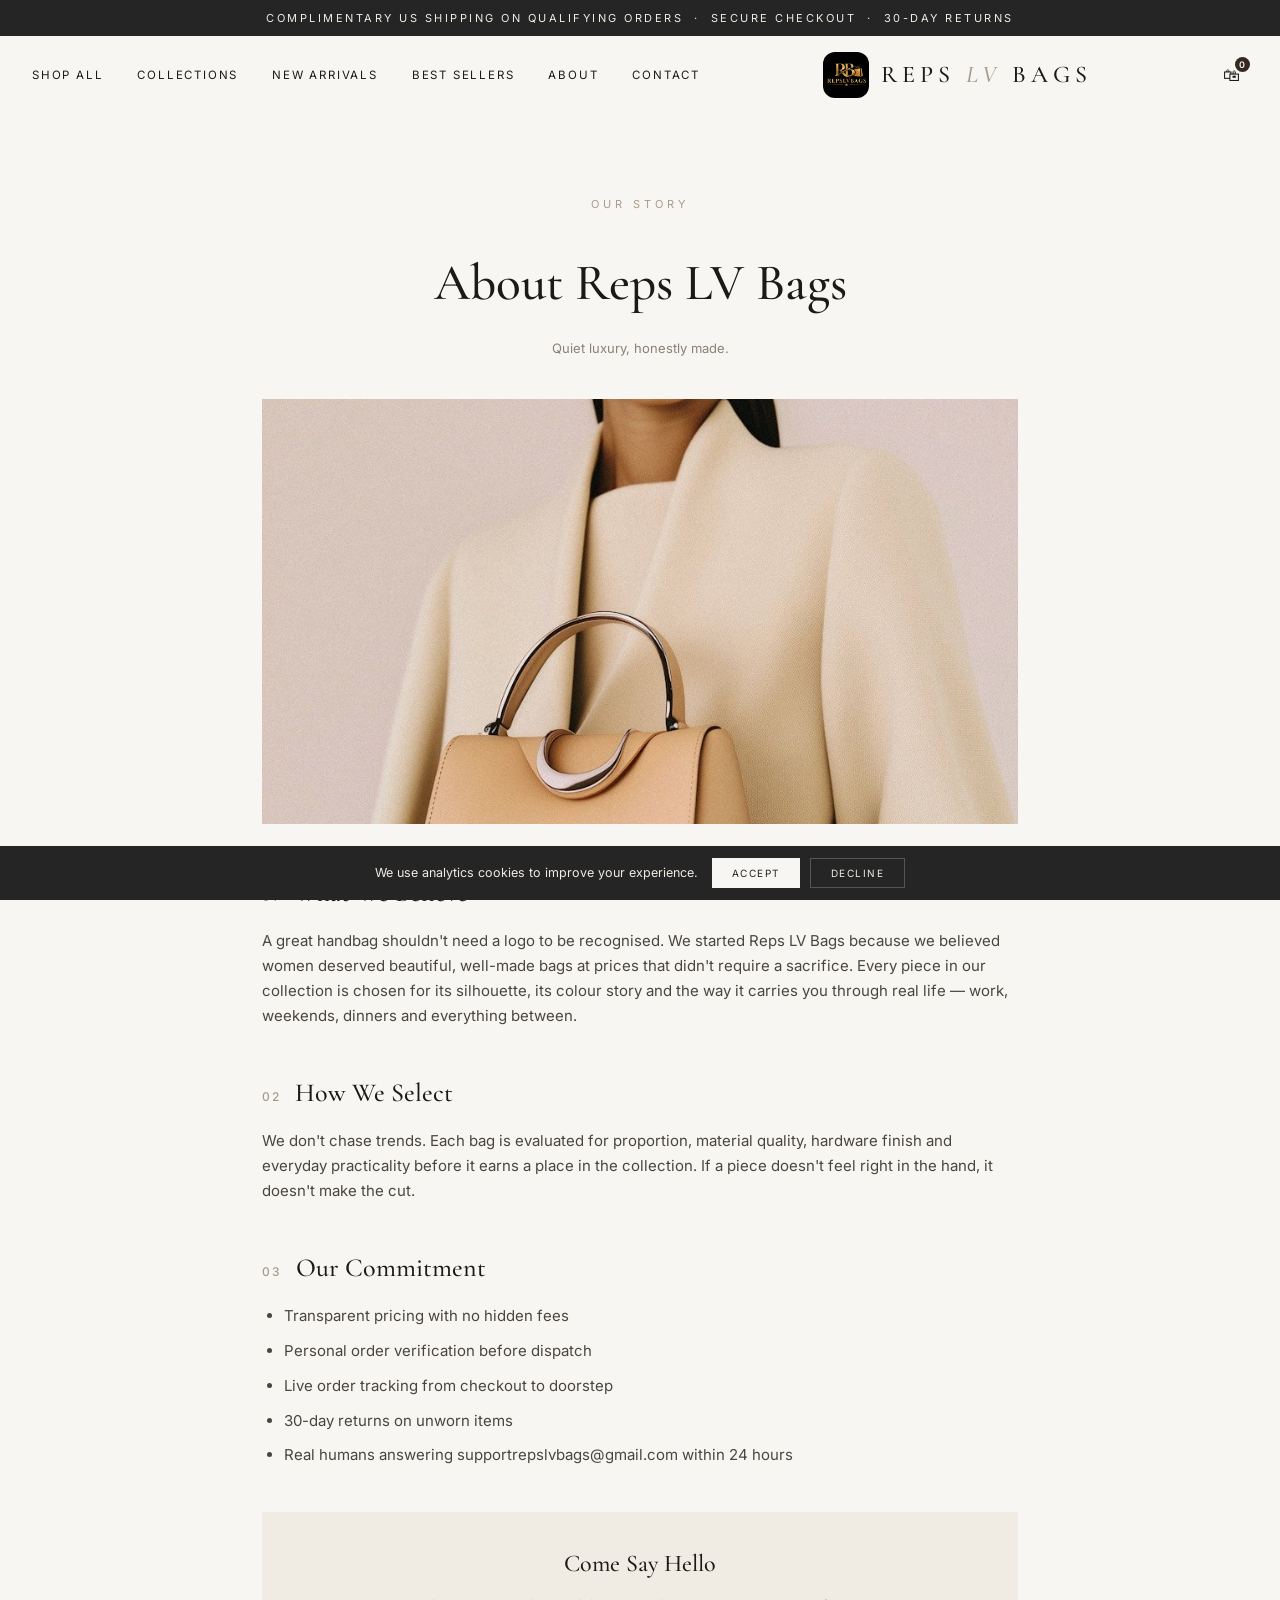
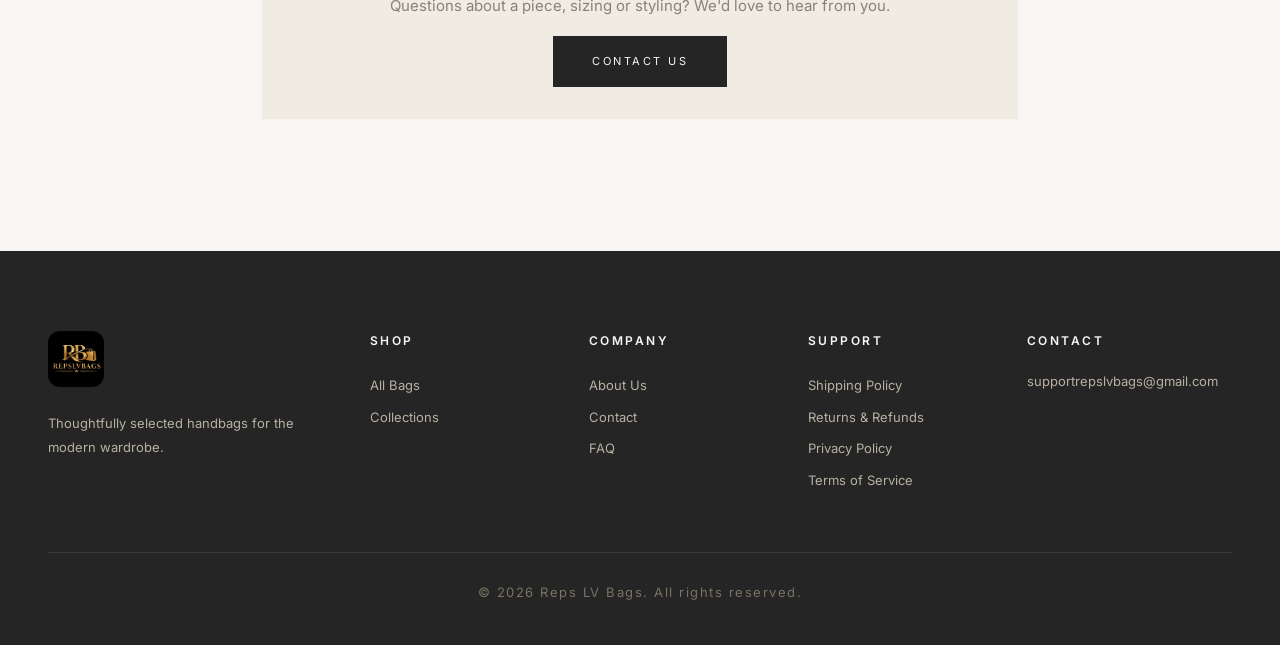
==== about.html @ 32b9fbd4 "Audit fixes: support email update, remove TikTok/Pinterest, fix modal visibility, tracking.js guard," ====
<!DOCTYPE html>
<html lang="en">
<head>
<meta charset="UTF-8">
<meta name="viewport" content="width=device-width, initial-scale=1.0">
<title>About Us — Reps LV Bags</title>
<meta name="description" content="Learn about Reps LV Bags — thoughtfully selected handbags for the modern wardrobe. Our philosophy, craftsmanship and commitment to everyday luxury.">
<link rel="canonical" href="https://repslvbags.com/about.html">
<link rel="preconnect" href="https://fonts.googleapis.com">
<link rel="preconnect" href="https://fonts.gstatic.com" crossorigin>
<link href="https://fonts.googleapis.com/css2?family=Cormorant+Garamond:ital,wght@0,400;0,500;0,600;1,400;1,500&family=Inter:wght@300;400;500;600&display=swap" rel="stylesheet">
<link rel="stylesheet" href="styles.css">
</head>
<body>

<div class="announce">Complimentary US shipping on qualifying orders &nbsp;·&nbsp; Secure checkout &nbsp;·&nbsp; 30-day returns</div>

<header class="header">
  <div class="header-inner">
    <button class="hamburger" id="hamburger" aria-label="Menu">☰</button>
    <nav class="nav-left">
      <a href="index.html#shop">Shop All</a>
      <a href="index.html#collections">Collections</a>
      <a href="index.html#new">New Arrivals</a>
      <a href="index.html#bestsellers">Best Sellers</a>
      <a href="about.html">About</a>
      <a href="contact.html">Contact</a>
    </nav>
    <a href="index.html" class="logo"><img src="logo.jpg" alt="Reps LV Bags"><span class="logo-text">REPS <em>LV</em> BAGS</span></a>
    <div class="header-right">
      <button class="icon-btn" id="cartBtn" aria-label="Shopping bag">🛍 <span class="badge" id="cartCount">0</span></button>
    </div>
  </div>
</header>

<div class="mobile-menu" id="mobileMenu">
  <button class="menu-close" id="menuClose" aria-label="Close menu">✕</button>
  <a href="index.html">Home</a>
  <a href="index.html#shop">Shop All</a>
  <a href="index.html#collections">Collections</a>
  <a href="index.html#new">New Arrivals</a>
  <a href="index.html#bestsellers">Best Sellers</a>
  <a href="about.html">About Us</a>
  <a href="faq.html">FAQ</a>
  <a href="contact.html">Contact</a>
  <a href="track-order.html">Track Order</a>
</div>

<main class="policy-page">
  <p class="hero-kicker">Our Story</p>
  <h1>About Reps LV Bags</h1>
  <p class="last-updated">Quiet luxury, honestly made.</p>

  <figure class="policy-hero-img">
    <img src="photo_2026-11-14_01-28-21.jpg" alt="Reps LV Bags campaign — luxury handbag editorial">
  </figure>

  <div class="policy-section">
    <h2><span class="num">01</span> What We Believe</h2>
    <p>A great handbag shouldn't need a logo to be recognised. We started Reps LV Bags because we believed women deserved beautiful, well-made bags at prices that didn't require a sacrifice. Every piece in our collection is chosen for its silhouette, its colour story and the way it carries you through real life — work, weekends, dinners and everything between.</p>
  </div>

  <div class="policy-section">
    <h2><span class="num">02</span> How We Select</h2>
    <p>We don't chase trends. Each bag is evaluated for proportion, material quality, hardware finish and everyday practicality before it earns a place in the collection. If a piece doesn't feel right in the hand, it doesn't make the cut.</p>
  </div>

  <div class="policy-section">
    <h2><span class="num">03</span> Our Commitment</h2>
    <ul>
      <li>Transparent pricing with no hidden fees</li>
      <li>Personal order verification before dispatch</li>
      <li>Live order tracking from checkout to doorstep</li>
      <li>30-day returns on unworn items</li>
      <li>Real humans answering <a href="mailto:supportrepslvbags@gmail.com">supportrepslvbags@gmail.com</a> within 24 hours</li>
    </ul>
  </div>

  <div class="contact-box">
    <h3 style="font-size:24px;margin-bottom:10px">Come Say Hello</h3>
    <p style="color:var(--muted)">Questions about a piece, sizing or styling? We'd love to hear from you.</p>
    <a href="contact.html" class="btn-gold" style="margin-top:18px;display:inline-block">Contact Us</a>
  </div>
</main>

<footer class="footer">
  <div class="footer-grid">
    <div><img src="logo.jpg" alt="Reps LV Bags" class="logo-img"><p>Thoughtfully selected handbags for the modern wardrobe.</p></div>
    <div><h4>Shop</h4><a href="index.html#shop">All Bags</a><a href="index.html#collections">Collections</a></div>
    <div><h4>Company</h4><a href="about.html">About Us</a><a href="contact.html">Contact</a><a href="faq.html">FAQ</a></div>
    <div><h4>Support</h4><a href="shipping-policy.html">Shipping Policy</a><a href="returns.html">Returns & Refunds</a><a href="privacy-policy.html">Privacy Policy</a><a href="terms.html">Terms of Service</a></div>
    <div><h4>Contact</h4><p>supportrepslvbags@gmail.com</p></div>
  </div>
  <p class="copy">© <span class="yr"></span> Reps LV Bags. All rights reserved.</p>
</footer>

<script>
const cart=JSON.parse(localStorage.getItem('vr_cart')||'[]');
document.getElementById('cartCount').textContent=cart.reduce((s,i)=>s+i.qty,0);
document.querySelectorAll('.yr').forEach(e=>e.textContent=new Date().getFullYear());
document.getElementById('cartBtn').onclick=()=>location.href='index.html#cart';
document.getElementById('hamburger').onclick=()=>document.getElementById('mobileMenu').classList.add('open');
document.getElementById('menuClose').onclick=()=>document.getElementById('mobileMenu').classList.remove('open');
document.querySelectorAll('#mobileMenu a').forEach(a=>a.onclick=()=>document.getElementById('mobileMenu').classList.remove('open'));
</script>
<script src="analytics.js"></script>
</body>
</html>
---- styles.css ----
/* ============================================================
   REPS LV BAGS — Premium Design System
   Palette: Ivory / Cream / Charcoal / Espresso / Taupe
   ============================================================ */
:root{
  --ivory:#F8F6F2; --cream:#F0EBE3; --charcoal:#252525; --espresso:#352820;
  --taupe:#A99B8C; --white:#FFFFFF; --ink:#1c1a17; --black:#252525;
  --gold:#A98B5F; /* muted bronze — kept for admin compatibility */
  --line:#e4ddd1; --muted:#8a8177; --gray:#8a8177;
  --serif:'Cormorant Garamond',Georgia,serif;
  --sans:'Inter',system-ui,sans-serif;
}
*{margin:0;padding:0;box-sizing:border-box}
html{scroll-behavior:smooth}
body{font-family:var(--sans);background:var(--ivory);color:var(--ink);line-height:1.65;font-size:15px;-webkit-font-smoothing:antialiased;overflow-x:clip}
h1,h2,h3,h4,.logo{font-family:var(--serif);font-weight:500}
.hidden{display:none!important}
button{cursor:pointer;font-family:inherit}
a{color:inherit;text-decoration:none}
img{max-width:100%}
::selection{background:var(--espresso);color:var(--ivory)}

/* ---------- Announcement ---------- */
.announce{background:var(--charcoal);color:var(--cream);text-align:center;padding:9px 16px;font-size:11px;letter-spacing:2.5px;text-transform:uppercase}

/* ---------- Header ---------- */
.header{position:sticky;top:0;background:rgba(248,246,242,.92);backdrop-filter:blur(14px);-webkit-backdrop-filter:blur(14px);z-index:100;border-bottom:1px solid transparent;transition:border-color .3s,background .3s}
.header.scrolled{border-bottom-color:var(--line);background:rgba(248,246,242,.97)}
.header-inner{max-width:1440px;margin:auto;display:flex;align-items:center;justify-content:space-between;padding:16px 32px;gap:20px}
.logo{display:flex;align-items:center;gap:12px}
.logo img{height:46px;width:auto;display:block;border-radius:12px}
.logo-text{font-family:var(--serif);font-size:24px;letter-spacing:5px;font-weight:500}
.logo-text em{font-style:italic;color:var(--taupe)}
.nav-left{display:flex;gap:34px;font-size:11.5px;letter-spacing:1.8px;text-transform:uppercase}
.nav-left a{position:relative;padding:4px 0;color:var(--ink);transition:color .25s}
.nav-left a::after{content:'';position:absolute;left:0;bottom:0;width:0;height:1px;background:var(--espresso);transition:width .3s}
.nav-left a:hover{color:var(--espresso)}
.nav-left a:hover::after{width:100%}
.header-right{display:flex;gap:6px;align-items:center}
.icon-btn{background:none;border:none;font-size:17px;padding:8px;color:var(--ink);position:relative;transition:color .2s,transform .2s}
.icon-btn:hover{color:var(--espresso);transform:translateY(-1px)}
.badge{position:absolute;top:0;right:-2px;background:var(--espresso);color:var(--ivory);font-size:9px;min-width:15px;height:15px;border-radius:50%;display:flex;align-items:center;justify-content:center;padding:0 3px;font-weight:600;font-family:var(--sans)}
.search-bar{padding:0 32px 18px;max-width:1440px;margin:auto}
.search-bar input{width:100%;padding:14px 18px;border:1px solid var(--line);background:var(--white);font-family:var(--sans);font-size:14px;letter-spacing:.3px}
.search-bar input:focus{outline:none;border-color:var(--taupe)}
.hamburger{display:none;background:none;border:none;font-size:22px;color:var(--ink);padding:8px}

/* Mobile slide-out menu */
.mobile-menu{position:fixed;top:0;left:-280px;width:280px;height:100vh;background:var(--ivory);z-index:200;transition:left .35s cubic-bezier(.4,0,.2,1);display:flex;flex-direction:column;padding:80px 36px 36px;border-right:1px solid var(--line)}
.mobile-menu.open{left:0}
.mobile-menu a{padding:14px 0;font-size:13px;letter-spacing:2px;text-transform:uppercase;border-bottom:1px solid var(--line)}
.mobile-menu a:hover{color:var(--espresso)}
.menu-close{position:absolute;top:22px;right:24px;background:none;border:none;font-size:22px}

/* ---------- Buttons ---------- */
.btn-gold{display:inline-block;background:var(--charcoal);color:var(--ivory);padding:15px 38px;font-size:11px;letter-spacing:2.5px;text-transform:uppercase;border:1px solid var(--charcoal);transition:background .3s,color .3s,border-color .3s}
.btn-gold:hover{background:var(--espresso);border-color:var(--espresso)}
.btn-ghost{display:inline-block;background:transparent;color:var(--charcoal);padding:14px 34px;font-size:11px;letter-spacing:2.5px;text-transform:uppercase;border:1px solid var(--charcoal);transition:background .3s,color .3s}
.btn-ghost:hover{background:var(--charcoal);color:var(--ivory)}
.btn-gold.full,.btn-ghost.full{width:100%;text-align:center}

/* ---------- Hero ---------- */
.hero{display:grid;grid-template-columns:1fr 1fr;min-height:88vh}
.hero-text{display:flex;flex-direction:column;justify-content:center;padding:80px 64px;max-width:640px}
.hero-kicker{font-size:11px;letter-spacing:4px;text-transform:uppercase;color:var(--taupe);margin-bottom:28px}
.hero h1{font-size:clamp(44px,5.5vw,76px);line-height:1.05;letter-spacing:-.5px;margin-bottom:28px}
.hero h1 em{font-style:italic;color:var(--espresso)}
.hero-sub{font-size:16px;color:var(--muted);max-width:420px;margin-bottom:44px;font-weight:300}
.hero-ctas{display:flex;gap:16px;flex-wrap:wrap}
.hero-img{position:relative;overflow:hidden;background:var(--cream)}
.hero-img svg,.hero-img img{position:absolute;inset:0;width:100%;height:100%;object-fit:cover}
.hero-img::after{content:'';position:absolute;inset:0;background:linear-gradient(to right,rgba(248,246,242,.25),transparent 30%)}
.hero-scroll{position:absolute;bottom:28px;left:50%;transform:translateX(-50%);font-size:10px;letter-spacing:3px;text-transform:uppercase;color:var(--muted);writing-mode:vertical-rl}

/* ---------- Sections ---------- */
.section{padding:110px 48px;max-width:1440px;margin:auto}
.section-title{font-size:clamp(30px,3.4vw,46px);text-align:center;margin-bottom:14px;letter-spacing:.5px}
.section-sub{text-align:center;color:var(--muted);max-width:560px;margin:0 auto 64px;font-weight:300;font-size:15px}
.section-head{display:flex;justify-content:space-between;align-items:flex-end;margin-bottom:48px;gap:20px;flex-wrap:wrap}
.section-head .section-title{margin-bottom:0;text-align:left}
.section-head .section-sub{margin:0;text-align:left;max-width:400px}
.link-more{font-size:11px;letter-spacing:2.5px;text-transform:uppercase;border-bottom:1px solid var(--charcoal);padding-bottom:4px;white-space:nowrap;transition:color .2s,border-color .2s}
.link-more:hover{color:var(--espresso);border-color:var(--espresso)}

/* ---------- Collections ---------- */
.collections{display:grid;grid-template-columns:repeat(4,1fr);gap:20px}
.collection{position:relative;overflow:hidden;cursor:pointer;aspect-ratio:3/4;background:var(--cream)}
.collection .col-img{position:absolute;inset:0;transition:transform .7s cubic-bezier(.4,0,.2,1)}
.collection:hover .col-img{transform:scale(1.06)}
.collection .col-img svg,.collection .col-img img{width:100%;height:100%;object-fit:cover}
.collection::after{content:'';position:absolute;inset:0;background:linear-gradient(to top,rgba(28,26,23,.45),transparent 55%)}
.collection .col-label{position:absolute;bottom:0;left:0;right:0;padding:26px;color:var(--ivory);z-index:2}
.collection .col-label h3{font-size:24px;margin-bottom:2px}
.collection .col-label span{font-size:10px;letter-spacing:2.5px;text-transform:uppercase;opacity:.85}
.collection .col-label .col-count{display:block;font-size:11px;opacity:.7;margin-top:4px;font-family:var(--sans)}

/* ---------- Product grid ---------- */
.filters{display:flex;gap:12px;flex-wrap:wrap;justify-content:center;margin-bottom:48px}
.filters select{padding:12px 18px;border:1px solid var(--line);background:var(--white);font-family:var(--sans);font-size:12px;letter-spacing:1px;text-transform:uppercase;color:var(--ink);cursor:pointer}
.filters select:focus{outline:none;border-color:var(--taupe)}
.grid{display:grid;grid-template-columns:repeat(4,1fr);gap:28px}
.card{background:var(--white);border:1px solid var(--line);transition:transform .35s,box-shadow .35s;cursor:pointer;position:relative}
.card:hover{transform:translateY(-6px);box-shadow:0 24px 48px -20px rgba(37,37,37,.18)}
.card-img{position:relative;aspect-ratio:1/1;overflow:hidden;background:var(--cream)}
.card-img svg,.card-img img{position:absolute;inset:0;width:100%;height:100%;object-fit:cover;transition:transform .6s cubic-bezier(.4,0,.2,1)}
.card:hover .card-img svg,.card:hover .card-img img{transform:scale(1.05)}
.card-badge{position:absolute;top:14px;left:14px;z-index:3;background:var(--charcoal);color:var(--ivory);font-size:9px;letter-spacing:2px;text-transform:uppercase;padding:6px 12px}
.card-badge.new{background:var(--espresso)}
.wish-heart{position:absolute;top:12px;right:12px;z-index:3;background:rgba(255,255,255,.9);border:none;width:36px;height:36px;border-radius:50%;font-size:16px;color:var(--charcoal);transition:transform .2s}
.wish-heart:hover{transform:scale(1.1)}
.wish-heart.active{color:#a33}
.quick-view{position:absolute;bottom:0;left:0;right:0;background:rgba(37,37,37,.92);color:var(--ivory);border:none;padding:13px;font-size:10px;letter-spacing:2.5px;text-transform:uppercase;opacity:0;transform:translateY(100%);transition:opacity .3s,transform .3s}
.card:hover .quick-view{opacity:1;transform:translateY(0)}
.card-body{padding:22px}
.card-body h3{font-size:19px;margin-bottom:4px;font-weight:500}
.card-body .price{font-size:15px;font-weight:600;letter-spacing:.5px;margin-bottom:10px}
.card-body .desc{font-size:12.5px;color:var(--muted);margin-bottom:14px;display:-webkit-box;-webkit-line-clamp:2;line-clamp:2;-webkit-box-orient:vertical;overflow:hidden}
.swatches{display:flex;gap:8px;margin-bottom:16px}
.swatch{width:18px;height:18px;border-radius:50%;border:1px solid rgba(0,0,0,.15);cursor:pointer;transition:transform .2s,box-shadow .2s}
.swatch:hover{transform:scale(1.15)}
.swatch.sel{box-shadow:0 0 0 2px var(--ivory),0 0 0 3.5px var(--charcoal)}
.add-cart{width:100%;padding:13px;background:transparent;border:1px solid var(--charcoal);font-size:10px;letter-spacing:2.5px;text-transform:uppercase;transition:background .3s,color .3s}
.add-cart:hover{background:var(--charcoal);color:var(--ivory)}
.no-results{text-align:center;padding:60px;color:var(--muted);font-size:14px}

/* ---------- Brand story ---------- */
.story{display:grid;grid-template-columns:1fr 1fr;gap:80px;align-items:center}
.story-img{aspect-ratio:4/5;overflow:hidden;background:var(--cream)}
.story-img svg,.story-img img{width:100%;height:100%;object-fit:cover}
.story-text .hero-kicker{margin-bottom:20px}
.story-text h2{font-size:clamp(32px,3.6vw,50px);line-height:1.15;margin-bottom:24px}
.story-text p{color:var(--muted);font-weight:300;margin-bottom:18px;font-size:15.5px}
.story-points{margin-top:32px;display:grid;gap:14px}
.story-points div{display:flex;gap:14px;align-items:baseline}
.story-points b{font-family:var(--serif);font-size:19px;font-weight:500;white-space:nowrap}
.story-points span{font-size:13px;color:var(--muted)}

/* ---------- Editorial ---------- */
.editorial{background:var(--charcoal);color:var(--ivory)}
.editorial .section-title{color:var(--ivory)}
.editorial .section-sub{color:#b8b0a2}
.ed-grid{display:grid;grid-template-columns:repeat(3,1fr);gap:24px}
.ed-card{position:relative;overflow:hidden;aspect-ratio:3/4;cursor:pointer}
.ed-card .ed-img{position:absolute;inset:0;transition:transform .7s cubic-bezier(.4,0,.2,1)}
.ed-card:hover .ed-img{transform:scale(1.06)}
.ed-card .ed-img svg,.ed-card .ed-img img{width:100%;height:100%;object-fit:cover}
.ed-card::after{content:'';position:absolute;inset:0;background:linear-gradient(to top,rgba(15,14,12,.6),transparent 50%)}
.ed-card .ed-label{position:absolute;bottom:0;left:0;right:0;padding:24px;z-index:2}
.ed-card .ed-label h3{font-size:22px;margin-bottom:4px}
.ed-card .ed-label span{font-size:10px;letter-spacing:2.5px;text-transform:uppercase;opacity:.8}

/* ---------- Trust ---------- */
.trust{display:grid;grid-template-columns:repeat(4,1fr);gap:24px;text-align:center}
.trust-item .t-icon{font-size:26px;margin-bottom:14px;color:var(--espresso)}
.trust-item h3{font-size:19px;margin-bottom:8px}
.trust-item p{font-size:12.5px;color:var(--muted)}

/* ---------- Instagram ---------- */
.insta{background:var(--cream)}
.insta-grid{display:grid;grid-template-columns:repeat(6,1fr);gap:12px}
.insta-grid a{display:block;aspect-ratio:1/1;overflow:hidden;background:var(--taupe);transition:opacity .3s}
.insta-grid a:hover{opacity:.75}
.insta-grid img{width:100%;height:100%;object-fit:cover;display:block}
.insta-grid div{width:100%;height:100%;background:linear-gradient(135deg,#cbb99a,#8f7a5c)}

/* ---------- Newsletter ---------- */
.newsletter{text-align:center;background:var(--espresso);color:var(--ivory)}
.newsletter h2{font-size:clamp(30px,3.4vw,46px);margin-bottom:14px}
.newsletter p{color:#cfc4b4;font-weight:300;margin-bottom:36px}
.newsletter form{display:flex;max-width:480px;margin:auto;gap:0}
.newsletter input{flex:1;padding:16px 20px;border:1px solid rgba(255,255,255,.25);background:transparent;color:var(--ivory);font-family:var(--sans);font-size:14px}
.newsletter input::placeholder{color:#a89a86}
.newsletter input:focus{outline:none;border-color:var(--ivory)}
.newsletter button{padding:16px 34px;background:var(--ivory);color:var(--espresso);border:none;font-size:11px;letter-spacing:2.5px;text-transform:uppercase;white-space:nowrap;transition:background .3s}
.newsletter button:hover{background:var(--cream)}
.newsletter .news-done{color:#d8cbb4;font-style:italic;font-family:var(--serif);font-size:20px}

/* ---------- Footer ---------- */
.footer{background:var(--charcoal);color:#b8b0a2;padding:80px 48px 40px}
.footer-grid{max-width:1440px;margin:auto;display:grid;grid-template-columns:1.6fr 1fr 1fr 1fr 1.2fr;gap:48px;margin-bottom:56px}
.footer .logo-img{height:56px;margin-bottom:18px;border-radius:12px}
.footer p{font-size:13px;line-height:1.8}
.footer h4{color:var(--ivory);font-size:12px;letter-spacing:2.5px;text-transform:uppercase;margin-bottom:20px;font-family:var(--sans);font-weight:600}
.footer a{display:block;font-size:13px;padding:5px 0;transition:color .2s}
.footer a:hover{color:var(--ivory)}
.footer .socials a{display:inline;margin-right:14px}
.footer .pay-note{font-size:11px;color:#7a7264;margin-top:8px}
.copy{max-width:1440px;margin:auto;border-top:1px solid #3a3a3a;padding-top:28px;text-align:center;font-size:11px;letter-spacing:1.5px;color:#7a7264}

/* ---------- Drawers ---------- */
.overlay{position:fixed;inset:0;background:rgba(20,18,15,.5);opacity:0;pointer-events:none;transition:opacity .35s;z-index:150}
.overlay.show{opacity:1;pointer-events:auto}
.drawer{position:fixed;top:0;right:-420px;width:420px;max-width:92vw;height:100vh;background:var(--ivory);z-index:160;transition:right .4s cubic-bezier(.4,0,.2,1);display:flex;flex-direction:column}
.drawer.open{right:0}
.drawer-head{display:flex;justify-content:space-between;align-items:center;padding:26px 30px;border-bottom:1px solid var(--line)}
.drawer-head h3{font-size:24px}
.drawer-head .close,.modal .close{background:none;border:none;font-size:20px;color:var(--ink)}
.drawer-items{flex:1;overflow-y:auto;padding:10px 30px}
.drawer-foot{padding:24px 30px;border-top:1px solid var(--line)}
.drawer-foot .row{display:flex;justify-content:space-between;font-size:15px;margin-bottom:14px}
.drawer-foot .row.total{font-weight:600;font-size:17px}
.ship-progress{padding:16px 30px;border-bottom:1px solid var(--line);font-size:12px;color:var(--muted)}
.ship-progress .bar{height:3px;background:var(--line);margin-top:10px}
.ship-progress .bar-fill{height:100%;background:var(--espresso);width:0;transition:width .5s}
.cart-item{display:flex;gap:16px;padding:18px 0;border-bottom:1px solid var(--line)}
.ci-img{width:76px;height:76px;flex-shrink:0;background:var(--cream);overflow:hidden}
.ci-img svg,.ci-img img{width:100%;height:100%;object-fit:cover}
.ci-info{flex:1}
.ci-info h4{font-size:16px;margin-bottom:2px}
.ci-info .price{font-size:14px;font-weight:600;margin-bottom:8px}
.qty{display:flex;align-items:center;gap:10px;font-size:14px}
.qty button{background:none;border:1px solid var(--line);width:28px;height:28px;font-size:14px}
.qty .remove{border:none;color:var(--muted);font-size:11px;text-transform:uppercase;letter-spacing:1px;margin-left:8px}
.qty .remove:hover{color:#a33}
.empty-msg{text-align:center;color:var(--muted);padding:40px 0;font-size:14px}

/* ---------- Modals ---------- */
.modal{position:fixed;inset:0;background:rgba(20,18,15,.55);display:flex;align-items:center;justify-content:center;z-index:170;padding:20px;opacity:0;pointer-events:none;transition:opacity .3s}
.modal:not(.hidden){opacity:1;pointer-events:auto}
.modal-box{background:var(--ivory);max-width:900px;width:100%;max-height:90vh;overflow-y:auto;padding:44px;position:relative;transform:translateY(16px);transition:transform .3s}
.modal:not(.hidden) .modal-box{transform:translateY(0)}
.modal-body{display:grid;grid-template-columns:1fr 1fr;gap:40px}
.modal-img{aspect-ratio:1/1;background:var(--cream);overflow:hidden}
.modal-img svg,.modal-img img{width:100%;height:100%;object-fit:cover}
.modal-info h2{font-size:32px;margin-bottom:10px}
.modal-info .price{font-size:20px;font-weight:600;margin-bottom:16px}
.modal-info p{font-size:14px;color:var(--muted);margin-bottom:14px}
.checkout-modal .modal-box{max-width:1000px}
.checkout-box{display:grid;grid-template-columns:1.4fr 1fr;gap:0;min-height:560px;background:var(--ivory);width:100%;max-width:1000px;max-height:90vh;overflow-y:auto;position:relative;box-shadow:0 30px 80px -20px rgba(0,0,0,.45)}
.checkout-box>.close{position:absolute;top:20px;right:24px;z-index:5}
#checkoutSteps{padding:44px;border-right:1px solid var(--line)}
.steps-bar{display:flex;gap:10px;margin-bottom:32px}
.step-dot{width:30px;height:30px;border-radius:50%;border:1px solid var(--line);display:flex;align-items:center;justify-content:center;font-size:12px;color:var(--muted)}
.step-dot.active{background:var(--charcoal);color:var(--ivory);border-color:var(--charcoal)}
.step h3{font-size:26px;margin-bottom:24px}
.step input{width:100%;padding:14px;border:1px solid var(--line);margin-bottom:12px;font-family:var(--sans);font-size:14px;background:var(--white)}
.step input:focus{outline:none;border-color:var(--taupe)}
.two-col{display:grid;grid-template-columns:1fr 1fr;gap:12px}
.ship-opt{display:flex;align-items:center;gap:14px;padding:16px;border:1px solid var(--line);margin-bottom:12px;cursor:pointer;font-size:14px}
.ship-opt input{width:auto;margin:0}
.ship-opt b{margin-left:auto}

/* ---------- Payment method selection ---------- */
.pay-method{display:flex;flex-direction:column;gap:4px;padding:18px 20px;border:1px solid var(--line);margin-bottom:12px;cursor:pointer;font-size:14px;transition:border-color .2s,background .2s;position:relative}
.pay-method:hover{border-color:var(--taupe)}
.pay-method input{position:absolute;opacity:0}
.pay-method:has(input:checked){border-color:var(--charcoal);background:var(--cream)}
.pay-method.primary{border-color:var(--espresso)}
.pm-name{font-weight:600;font-size:15px;display:flex;align-items:center;gap:10px}
.pm-badge{font-style:normal;font-size:10px;letter-spacing:1.5px;text-transform:uppercase;background:var(--espresso);color:var(--ivory);padding:3px 10px;font-weight:500}
.pm-desc{font-size:12px;color:var(--muted)}
.step-nav{display:flex;justify-content:space-between;margin-top:20px}
.cashapp-box{background:var(--cream);padding:24px;margin-bottom:20px;font-size:14px;line-height:1.9}
.cashapp-box .order-no-line{margin-top:10px;padding-top:10px;border-top:1px dashed var(--taupe)}
.upload-btn{display:block;text-align:center;border:1px dashed var(--taupe);padding:18px;font-size:12px;letter-spacing:1px;text-transform:uppercase;cursor:pointer;margin-bottom:10px;transition:border-color .2s}
.upload-btn:hover{border-color:var(--espresso)}
.upload-name{font-size:12px;color:var(--muted);margin-bottom:16px}
.summary{padding:44px;background:var(--cream)}
.summary h4{font-size:20px;margin-bottom:20px}
.sum-item{display:flex;gap:12px;align-items:center;font-size:13px;margin-bottom:14px}
.si-img{width:52px;height:52px;background:var(--ivory);overflow:hidden;flex-shrink:0}
.si-img svg,.si-img img{width:100%;height:100%;object-fit:cover}
.summary .row{display:flex;justify-content:space-between;font-size:14px;padding:8px 0;border-bottom:1px solid var(--line)}
.summary .row.total{font-weight:600;font-size:17px;border-bottom:none;margin-top:8px}
#confirmation{padding:60px 44px;text-align:center}
.confirm-check{width:64px;height:64px;border-radius:50%;background:var(--espresso);color:var(--ivory);font-size:30px;display:flex;align-items:center;justify-content:center;margin:0 auto 24px}
.confirm h3{font-size:30px;margin-bottom:12px}
.confirm p{color:var(--muted);margin-bottom:8px}
.conf-onum-label{font-size:11px;letter-spacing:2px;text-transform:uppercase;color:var(--muted);margin-bottom:4px}
.conf-onum{font-size:32px;font-weight:700;letter-spacing:2px;color:var(--espresso);margin:0 0 14px}
.conf-copy{font-size:12px;padding:9px 22px;margin-bottom:6px}
#confPayMsg{font-size:15px;line-height:1.75;color:var(--espresso);margin:18px auto;max-width:520px;text-align:left}
#confPayMsg b{color:var(--espresso)}
#confPayLink{font-size:14px}

/* ---------- Product page ---------- */
.pd{max-width:1440px;margin:auto;padding:60px 48px;display:grid;grid-template-columns:1fr 1fr;gap:72px}
.pd-gallery{position:sticky;top:110px;align-self:start}
.pd-main{aspect-ratio:1/1;background:var(--cream);overflow:hidden;cursor:zoom-in;position:relative}
.pd-main svg,.pd-main img{width:100%;height:100%;object-fit:cover;transition:transform .4s}
.pd-main:hover svg,.pd-main:hover img{transform:scale(1.08)}
.pd-thumbs{display:flex;gap:12px;margin-top:14px}
.pd-thumbs button{width:76px;height:76px;border:1px solid var(--line);background:var(--cream);padding:0;overflow:hidden;cursor:pointer;transition:border-color .2s}
.pd-thumbs button.sel,.pd-thumbs button:hover{border-color:var(--charcoal)}
.pd-thumbs svg,.pd-thumbs img{width:100%;height:100%;object-fit:cover}
.pd-info .hero-kicker{margin-bottom:14px}
.pd-info h1{font-size:clamp(32px,3vw,44px);margin-bottom:12px}
.pd-info .price{font-size:24px;font-weight:600;margin-bottom:20px}
.pd-info .pd-desc{color:var(--muted);font-weight:300;margin-bottom:26px;font-size:15px}
.pd-meta{border-top:1px solid var(--line);margin-bottom:26px}
.pd-meta div{display:flex;justify-content:space-between;padding:12px 0;border-bottom:1px solid var(--line);font-size:13px}
.pd-meta span:first-child{color:var(--muted);text-transform:uppercase;letter-spacing:1.5px;font-size:11px;padding-top:2px}
.pd-colors{display:flex;gap:10px;margin:20px 0 28px}
.pd-qty{display:flex;align-items:center;border:1px solid var(--line);width:fit-content;margin-bottom:22px}
.pd-qty button{width:44px;height:48px;background:none;border:none;font-size:18px}
.pd-qty span{width:50px;text-align:center;font-size:15px}
.pd-actions{display:grid;gap:12px;margin-bottom:24px}
.pd-actions .btn-gold,.pd-actions .btn-ghost{width:100%;text-align:center}
.pd-ship-note{font-size:12.5px;color:var(--muted);text-align:center}
.pd-ship-note a{color:var(--espresso);border-bottom:1px solid var(--taupe)}
.pd-acc{border-top:1px solid var(--line);margin-top:48px}
.pd-acc details{border-bottom:1px solid var(--line)}
.pd-acc summary{padding:20px 0;cursor:pointer;font-size:13px;letter-spacing:1.5px;text-transform:uppercase;list-style:none;display:flex;justify-content:space-between;align-items:center}
.pd-acc summary::after{content:'+';font-size:20px;color:var(--taupe)}
.pd-acc details[open] summary::after{content:'−'}
.pd-acc details p{padding:0 0 22px;color:var(--muted);font-size:14px}
.pd-related{max-width:1440px;margin:0 auto;padding:0 48px 100px}
.recent-row{max-width:1440px;margin:0 auto;padding:0 48px 100px}

/* ---------- Policy / info pages ---------- */
.policy-page{max-width:820px;margin:auto;padding:80px 32px 100px}
.policy-page .hero-kicker{text-align:center}
.policy-page h1{text-align:center;font-size:clamp(36px,4vw,56px);margin-bottom:12px}
.policy-page .last-updated{text-align:center;color:var(--muted);font-size:13px;margin-bottom:40px}
.policy-hero-img{margin:0 0 48px;aspect-ratio:16/9;overflow:hidden;background:var(--cream)}
.policy-hero-img img{width:100%;height:100%;object-fit:cover;display:block}
.toc{background:var(--cream);padding:28px 32px;margin-bottom:48px}
.toc h4{font-size:12px;letter-spacing:2.5px;text-transform:uppercase;margin-bottom:14px;font-family:var(--sans)}
.toc a{display:block;font-size:14px;padding:5px 0;color:var(--espresso)}
.toc a:hover{text-decoration:underline}
.policy-section{margin-bottom:44px;scroll-margin-top:110px}
.policy-section h2{font-size:26px;margin-bottom:14px;display:flex;gap:14px;align-items:baseline}
.policy-section h2 .num{font-family:var(--sans);font-size:12px;color:var(--taupe);letter-spacing:2px}
.policy-section p,.policy-section li{color:#4a463f;font-size:15px;margin-bottom:10px}
.policy-section ul{padding-left:22px}
.contact-box{background:var(--cream);padding:32px;margin:32px 0;text-align:center}
.faq details{border-bottom:1px solid var(--line);padding:6px 0}
.faq summary{padding:16px 0;cursor:pointer;font-size:15px;font-weight:500;list-style:none;display:flex;justify-content:space-between;gap:16px}
.faq summary::after{content:'+';color:var(--taupe);font-size:20px;flex-shrink:0}
.faq details[open] summary::after{content:'−'}
.faq details p{padding:0 0 18px;color:var(--muted);font-size:14px}

/* ---------- Track order ---------- */
.track-page{max-width:720px;margin:auto;padding:80px 32px 100px;text-align:center}
.track-page h1{font-size:clamp(34px,4vw,52px);margin-bottom:12px}
.track-page .sub{color:var(--muted);margin-bottom:40px}
.track-form{display:flex;gap:12px;justify-content:center;flex-wrap:wrap;margin-bottom:16px}
.track-form input{padding:15px 18px;border:1px solid var(--line);background:var(--white);font-family:var(--sans);font-size:14px;min-width:220px}
.track-form input:focus{outline:none;border-color:var(--taupe)}
.track-error{color:#a33;font-size:14px;margin-top:8px}

/* ---------- Cookie consent ---------- */
.cookie-bar{position:fixed;bottom:0;left:0;right:0;background:var(--charcoal);color:var(--cream);padding:12px 20px;display:flex;gap:14px;align-items:center;justify-content:center;flex-wrap:wrap;z-index:300;font-size:12.5px;font-family:var(--sans)}
.cookie-actions{display:flex;gap:10px;flex-shrink:0}
.cookie-btn{border:none;padding:8px 20px;font-size:10px;letter-spacing:1.5px;text-transform:uppercase;cursor:pointer;font-family:inherit}
.cookie-yes{background:var(--ivory);color:var(--charcoal)}
.cookie-no{background:transparent;color:var(--cream);border:1px solid #555}

/* ---------- Reveal animations ---------- */
.reveal{opacity:0;transform:translateY(28px);transition:opacity .7s ease,transform .7s ease}
.reveal.in{opacity:1;transform:none}
@media(prefers-reduced-motion:reduce){
  *,*::before,*::after{animation-duration:.01ms!important;transition-duration:.01ms!important}
  .reveal{opacity:1;transform:none}
  html{scroll-behavior:auto}
}

/* ---------- Responsive ---------- */
@media(max-width:1100px){
  .grid{grid-template-columns:repeat(3,1fr)}
  .collections{grid-template-columns:repeat(2,1fr)}
  .ed-grid{grid-template-columns:repeat(2,1fr)}
  .trust{grid-template-columns:repeat(2,1fr);gap:40px}
  .footer-grid{grid-template-columns:repeat(3,1fr)}
  .pd{grid-template-columns:1fr;gap:40px}
  .pd-gallery{position:static}
}
@media(hover:none){
  .card .quick-view{opacity:1;transform:none}
}
@media(max-width:900px){
  .hero{grid-template-columns:1fr}
  .hero-img{min-height:420px;order:-1}
  .hero-text{padding:56px 32px}
  .hero-scroll{display:none}
  .nav-left{display:none}
  .hamburger{display:block}
  .section{padding:72px 24px}
  .story{grid-template-columns:1fr;gap:40px}
  .checkout-box{grid-template-columns:1fr}
  #checkoutSteps{border-right:none;border-bottom:1px solid var(--line);padding:32px 24px}
  .summary{border-left:none;border-top:1px solid var(--line);padding:28px 24px}
  #confirmation{padding:44px 24px}
  .modal-body{grid-template-columns:1fr}
  .modal-box{padding:28px 22px}
  .insta-grid{grid-template-columns:repeat(3,1fr)}
  .drawer{width:100vw;max-width:100vw}
  .newsletter form{flex-direction:column}
  .newsletter button{padding:16px}
  .search-bar{padding:0 18px 14px}
}
@media(max-width:640px){
  .header-inner{padding:12px 18px;gap:8px}
  .logo img{height:36px}
  .logo-text{font-size:19px;letter-spacing:3px}
  .header-right{gap:2px}
  .icon-btn{font-size:15px;padding:10px}
  .announce{font-size:9.5px;letter-spacing:1.5px;padding:8px 10px}
  .hamburger{padding:10px}
  .swatch{width:20px;height:20px}
  .qty button{width:32px;height:32px}
  .collection .col-label{padding:18px 16px}
  .collection .col-label h3{font-size:17px}
  .story-points b{white-space:normal}
  .cashapp-box{padding:18px}
  .cookie-bar{padding:10px 12px;font-size:11px;gap:8px}
  .cookie-btn{padding:8px 14px}
  .hero{min-height:auto}
  .hero-img{min-height:340px}
  .hero h1{font-size:40px}
  .hero-ctas{flex-direction:column}
  .hero-ctas .btn-gold,.hero-ctas .btn-ghost{width:100%;text-align:center}
  .section{padding:56px 18px}
  .grid{grid-template-columns:repeat(2,1fr);gap:14px}
  .card-body{padding:14px}
  .card-body h3{font-size:15px}
  .card-body .price{font-size:13px}
  .card-body .desc{display:none}
  .collections{grid-template-columns:1fr 1fr;gap:12px}
  .collection .col-label h3{font-size:18px}
  .ed-grid{grid-template-columns:1fr}
  .trust{grid-template-columns:1fr;gap:28px}
  .footer{padding:56px 24px 32px}
  .footer-grid{grid-template-columns:1fr 1fr;gap:32px}
  .pd{padding:36px 18px}
  .pd-related,.recent-row{padding:0 18px 70px}
  .pd-thumbs button{width:60px;height:60px}
  .track-form{flex-direction:column;align-items:center}
  .track-form input{width:100%;max-width:340px}
  .two-col{grid-template-columns:1fr}
  .filters{display:grid;grid-template-columns:1fr 1fr;gap:10px}
  .filters select{width:100%;padding:12px 12px;font-size:11px}
  .ship-actions{flex-direction:column}
  .ship-actions select,.ship-actions input{width:100%}
  .ship-grid{grid-template-columns:1fr}
  .quick-actions{grid-template-columns:1fr 1fr}
  .qa-card{padding:12px}
  .qa-card b{font-size:12px}
  .qa-card span{font-size:10px}
}
@media(max-width:400px){
  .grid{grid-template-columns:repeat(2,1fr)}
  .collections{grid-template-columns:1fr}
  .collection{aspect-ratio:16/9}
  .hero h1{font-size:36px}
  .logo-text{letter-spacing:2px}
  .section-title{font-size:26px}
}
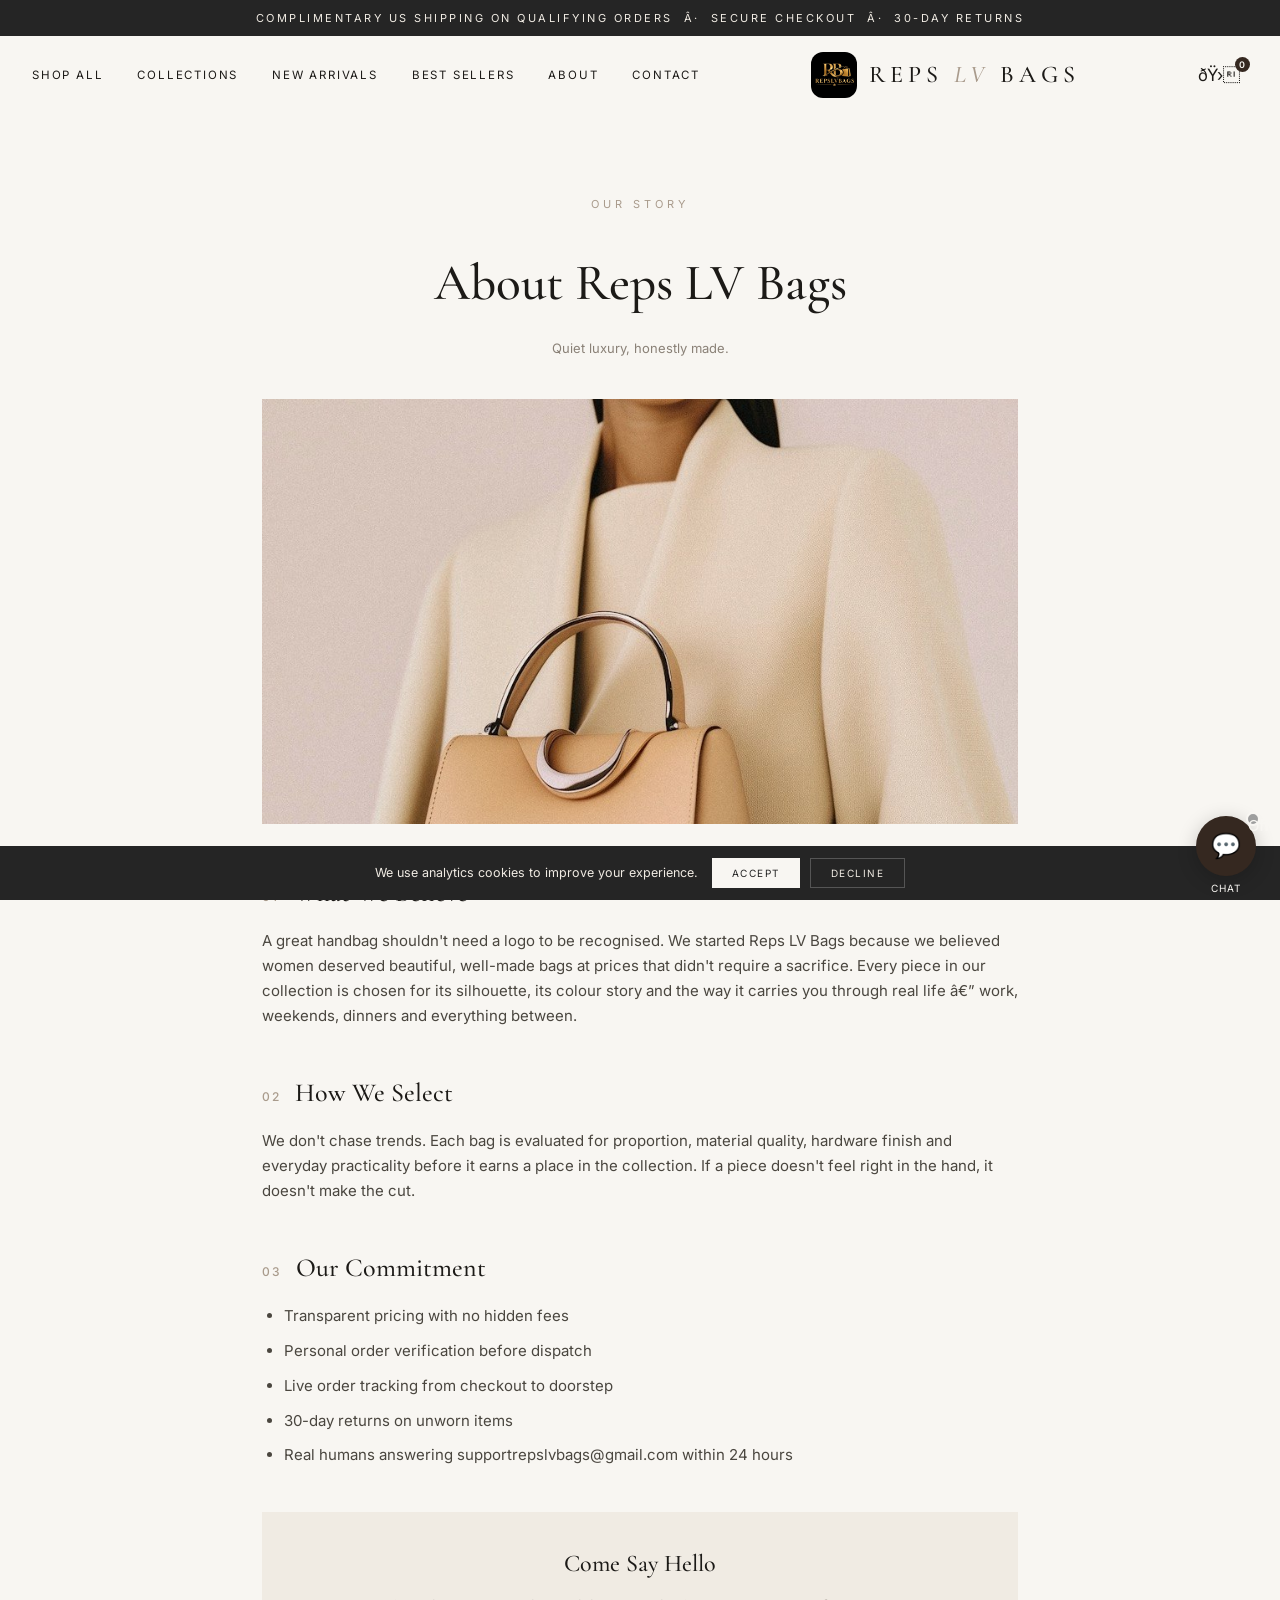
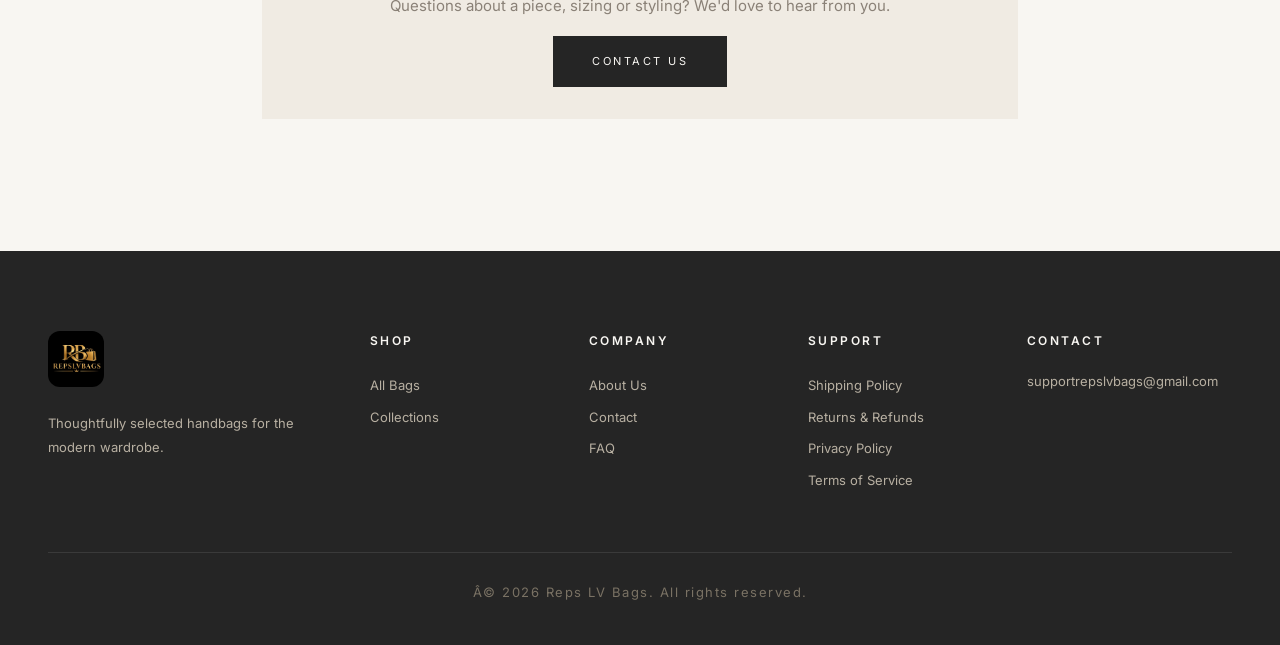
==== commit 83ecb516: "Add customer reviews system and live chat support - Reviews: submission form, star ratings, photo up" ====
--- a/about.html
+++ b/about.html
@@ -1,10 +1,10 @@
-<!DOCTYPE html>
+﻿<!DOCTYPE html>
 <html lang="en">
 <head>
 <meta charset="UTF-8">
 <meta name="viewport" content="width=device-width, initial-scale=1.0">
-<title>About Us — Reps LV Bags</title>
-<meta name="description" content="Learn about Reps LV Bags — thoughtfully selected handbags for the modern wardrobe. Our philosophy, craftsmanship and commitment to everyday luxury.">
+<title>About Us â€” Reps LV Bags</title>
+<meta name="description" content="Learn about Reps LV Bags â€” thoughtfully selected handbags for the modern wardrobe. Our philosophy, craftsmanship and commitment to everyday luxury.">
 <link rel="canonical" href="https://repslvbags.com/about.html">
 <link rel="preconnect" href="https://fonts.googleapis.com">
 <link rel="preconnect" href="https://fonts.gstatic.com" crossorigin>
@@ -13,11 +13,11 @@
 </head>
 <body>
 
-<div class="announce">Complimentary US shipping on qualifying orders &nbsp;·&nbsp; Secure checkout &nbsp;·&nbsp; 30-day returns</div>
+<div class="announce">Complimentary US shipping on qualifying orders &nbsp;Â·&nbsp; Secure checkout &nbsp;Â·&nbsp; 30-day returns</div>
 
 <header class="header">
   <div class="header-inner">
-    <button class="hamburger" id="hamburger" aria-label="Menu">☰</button>
+    <button class="hamburger" id="hamburger" aria-label="Menu">â˜°</button>
     <nav class="nav-left">
       <a href="index.html#shop">Shop All</a>
       <a href="index.html#collections">Collections</a>
@@ -28,13 +28,13 @@
     </nav>
     <a href="index.html" class="logo"><img src="logo.jpg" alt="Reps LV Bags"><span class="logo-text">REPS <em>LV</em> BAGS</span></a>
     <div class="header-right">
-      <button class="icon-btn" id="cartBtn" aria-label="Shopping bag">🛍 <span class="badge" id="cartCount">0</span></button>
+      <button class="icon-btn" id="cartBtn" aria-label="Shopping bag">ðŸ› <span class="badge" id="cartCount">0</span></button>
     </div>
   </div>
 </header>
 
 <div class="mobile-menu" id="mobileMenu">
-  <button class="menu-close" id="menuClose" aria-label="Close menu">✕</button>
+  <button class="menu-close" id="menuClose" aria-label="Close menu">âœ•</button>
   <a href="index.html">Home</a>
   <a href="index.html#shop">Shop All</a>
   <a href="index.html#collections">Collections</a>
@@ -52,12 +52,12 @@
   <p class="last-updated">Quiet luxury, honestly made.</p>
 
   <figure class="policy-hero-img">
-    <img src="photo_2026-11-14_01-28-21.jpg" alt="Reps LV Bags campaign — luxury handbag editorial">
+    <img src="photo_2026-11-14_01-28-21.jpg" alt="Reps LV Bags campaign â€” luxury handbag editorial">
   </figure>
 
   <div class="policy-section">
     <h2><span class="num">01</span> What We Believe</h2>
-    <p>A great handbag shouldn't need a logo to be recognised. We started Reps LV Bags because we believed women deserved beautiful, well-made bags at prices that didn't require a sacrifice. Every piece in our collection is chosen for its silhouette, its colour story and the way it carries you through real life — work, weekends, dinners and everything between.</p>
+    <p>A great handbag shouldn't need a logo to be recognised. We started Reps LV Bags because we believed women deserved beautiful, well-made bags at prices that didn't require a sacrifice. Every piece in our collection is chosen for its silhouette, its colour story and the way it carries you through real life â€” work, weekends, dinners and everything between.</p>
   </div>
 
   <div class="policy-section">
@@ -91,7 +91,7 @@
     <div><h4>Support</h4><a href="shipping-policy.html">Shipping Policy</a><a href="returns.html">Returns & Refunds</a><a href="privacy-policy.html">Privacy Policy</a><a href="terms.html">Terms of Service</a></div>
     <div><h4>Contact</h4><p>supportrepslvbags@gmail.com</p></div>
   </div>
-  <p class="copy">© <span class="yr"></span> Reps LV Bags. All rights reserved.</p>
+  <p class="copy">Â© <span class="yr"></span> Reps LV Bags. All rights reserved.</p>
 </footer>
 
 <script>
@@ -104,5 +104,6 @@
 document.querySelectorAll('#mobileMenu a').forEach(a=>a.onclick=()=>document.getElementById('mobileMenu').classList.remove('open'));
 </script>
 <script src="analytics.js"></script>
-</body>
+<script src="chat.js"></script></body>
 </html>
+
--- a/styles.css
+++ b/styles.css
@@ -446,3 +446,87 @@
   .logo-text{letter-spacing:2px}
   .section-title{font-size:26px}
 }
+
+/* ============================================================
+   REVIEWS & CHAT STYLES
+   ============================================================ */
+
+/* ---------- Reviews ---------- */
+.reviews-section{background:var(--cream);padding:80px 48px}
+.reviews-container{max-width:900px;margin:0 auto}
+.reviews-summary{display:flex;gap:40px;margin-bottom:48px;padding:32px;background:var(--white);border:1px solid var(--line)}
+.avg-rating{text-align:center;min-width:120px}
+.avg-number{font-family:var(--serif);font-size:48px;font-weight:500;display:block;color:var(--espresso)}
+.avg-stars{color:var(--gold);font-size:18px;margin:8px 0}
+.review-count{font-size:12px;color:var(--muted);text-transform:uppercase;letter-spacing:1px}
+.rating-dist{flex:1;display:flex;flex-direction:column;gap:8px;justify-content:center}
+.dist-row{display:flex;align-items:center;gap:12px;font-size:13px}
+.dist-star{width:30px;color:var(--gold)}
+.dist-bar{flex:1;height:6px;background:var(--cream);border-radius:3px;overflow:hidden}
+.dist-fill{height:100%;background:var(--espresso);border-radius:3px}
+.dist-count{width:30px;text-align:right;color:var(--muted)}
+.reviews-list{display:flex;flex-direction:column;gap:24px}
+.review-card{background:var(--white);padding:28px;border:1px solid var(--line)}
+.review-header{display:flex;justify-content:space-between;align-items:flex-start;margin-bottom:16px;flex-wrap:wrap;gap:12px}
+.review-meta{display:flex;align-items:center;gap:12px;flex-wrap:wrap}
+.review-name{font-weight:600;font-size:15px}
+.verified-badge{background:var(--espresso);color:var(--ivory);font-size:10px;padding:3px 8px;letter-spacing:1px;text-transform:uppercase}
+.review-date{font-size:12px;color:var(--muted)}
+.review-rating{color:var(--gold);font-size:16px}
+.review-title{font-family:var(--serif);font-size:20px;margin-bottom:8px;color:var(--espresso)}
+.review-body{font-size:14px;line-height:1.7;color:var(--ink);margin-bottom:16px}
+.review-photo{max-width:200px;height:auto;border:1px solid var(--line);margin-top:12px}
+.admin-reply{margin-top:16px;padding:16px;background:var(--cream);border-left:3px solid var(--espresso);font-size:13px}
+.no-reviews{text-align:center;padding:60px;color:var(--muted);font-style:italic}
+.write-review-btn{margin-top:32px}
+
+/* Review Form */
+.review-modal-box{max-width:560px}
+.review-form{display:flex;flex-direction:column;gap:20px}
+.form-row{display:flex;flex-direction:column;gap:8px}
+.form-row label{font-size:12px;font-weight:600;letter-spacing:1px;text-transform:uppercase;color:var(--muted)}
+.form-row input,.form-row textarea{padding:12px 16px;border:1px solid var(--line);font-family:var(--sans);font-size:14px;background:var(--white)}
+.form-row input:focus,.form-row textarea:focus{outline:none;border-color:var(--taupe)}
+.star-rating{display:flex;gap:8px;font-size:28px;cursor:pointer}
+.star-rating .star{color:var(--line);transition:color .2s}
+.star-rating .star.active,.star-rating .star:hover{color:var(--gold)}
+.review-note{font-size:12px;color:var(--muted);text-align:center;margin-top:8px}
+
+/* ---------- Chat Widget ---------- */
+.chat-button{position:fixed;bottom:24px;right:24px;width:60px;height:60px;border-radius:50%;background:var(--espresso);color:var(--ivory);border:none;cursor:pointer;display:flex;align-items:center;justify-content:center;box-shadow:0 4px 20px rgba(0,0,0,.2);z-index:1000;transition:transform .2s,box-shadow .2s}
+.chat-button:hover{transform:scale(1.05);box-shadow:0 6px 24px rgba(0,0,0,.25)}
+.chat-button.active{transform:scale(1.1)}
+.chat-icon{font-size:24px}
+.chat-label{position:absolute;bottom:-20px;left:50%;transform:translateX(-50%);font-size:10px;letter-spacing:1px;text-transform:uppercase;white-space:nowrap}
+.chat-status{position:absolute;top:-4px;right:-4px;width:14px;height:14px;border-radius:50%;border:2px solid var(--ivory)}
+.chat-status.online{background:#4CAF50}
+.chat-status.offline{background:#9E9E9E}
+
+.chat-window{position:fixed;bottom:100px;right:24px;width:360px;max-width:calc(100vw - 48px);height:500px;max-height:calc(100vh - 140px);background:var(--white);border:1px solid var(--line);box-shadow:0 8px 32px rgba(0,0,0,.15);z-index:1000;display:flex;flex-direction:column}
+.chat-window.hidden{display:none}
+.chat-header{padding:16px 20px;background:var(--espresso);color:var(--ivory);display:flex;justify-content:space-between;align-items:center}
+.chat-header-info h4{font-family:var(--serif);font-size:18px;margin:0}
+.chat-status-text{font-size:12px;opacity:.8;margin:4px 0 0}
+.chat-close{background:none;border:none;color:var(--ivory);font-size:20px;cursor:pointer;padding:4px}
+.chat-messages{flex:1;overflow-y:auto;padding:20px;display:flex;flex-direction:column;gap:12px}
+.chat-message{max-width:80%;padding:12px 16px;border-radius:12px;font-size:14px;line-height:1.5}
+.chat-message.bot{background:var(--cream);color:var(--ink);align-self:flex-start;border-bottom-left-radius:4px}
+.chat-message.user{background:var(--espresso);color:var(--ivory);align-self:flex-end;border-bottom-right-radius:4px}
+.chat-quick-questions{padding:12px 20px;border-top:1px solid var(--line);display:flex;flex-wrap:wrap;gap:8px}
+.quick-q{padding:6px 12px;font-size:11px;background:var(--cream);border:1px solid var(--line);cursor:pointer;transition:background .2s}
+.quick-q:hover{background:var(--espresso);color:var(--ivory);border-color:var(--espresso)}
+.chat-input-area{padding:16px 20px;border-top:1px solid var(--line);display:flex;gap:8px}
+.chat-input-area input{flex:1;padding:10px 14px;border:1px solid var(--line);font-family:var(--sans);font-size:14px}
+.chat-input-area input:focus{outline:none;border-color:var(--taupe)}
+.chat-input-area button{padding:10px 20px;background:var(--espresso);color:var(--ivory);border:none;font-size:12px;letter-spacing:1px;text-transform:uppercase;cursor:pointer}
+.chat-footer{padding:12px 20px;border-top:1px solid var(--line);text-align:center;font-size:12px;color:var(--muted)}
+.chat-footer a{color:var(--espresso);text-decoration:underline}
+.chat-hours{font-size:11px;margin-top:4px}
+
+/* Mobile responsive */
+@media(max-width:768px){
+  .reviews-section{padding:60px 24px}
+  .reviews-summary{flex-direction:column;gap:24px;padding:24px}
+  .chat-window{width:calc(100vw - 32px);right:16px;bottom:90px;height:400px}
+  .chat-button{bottom:16px;right:16px;width:56px;height:56px}
+}
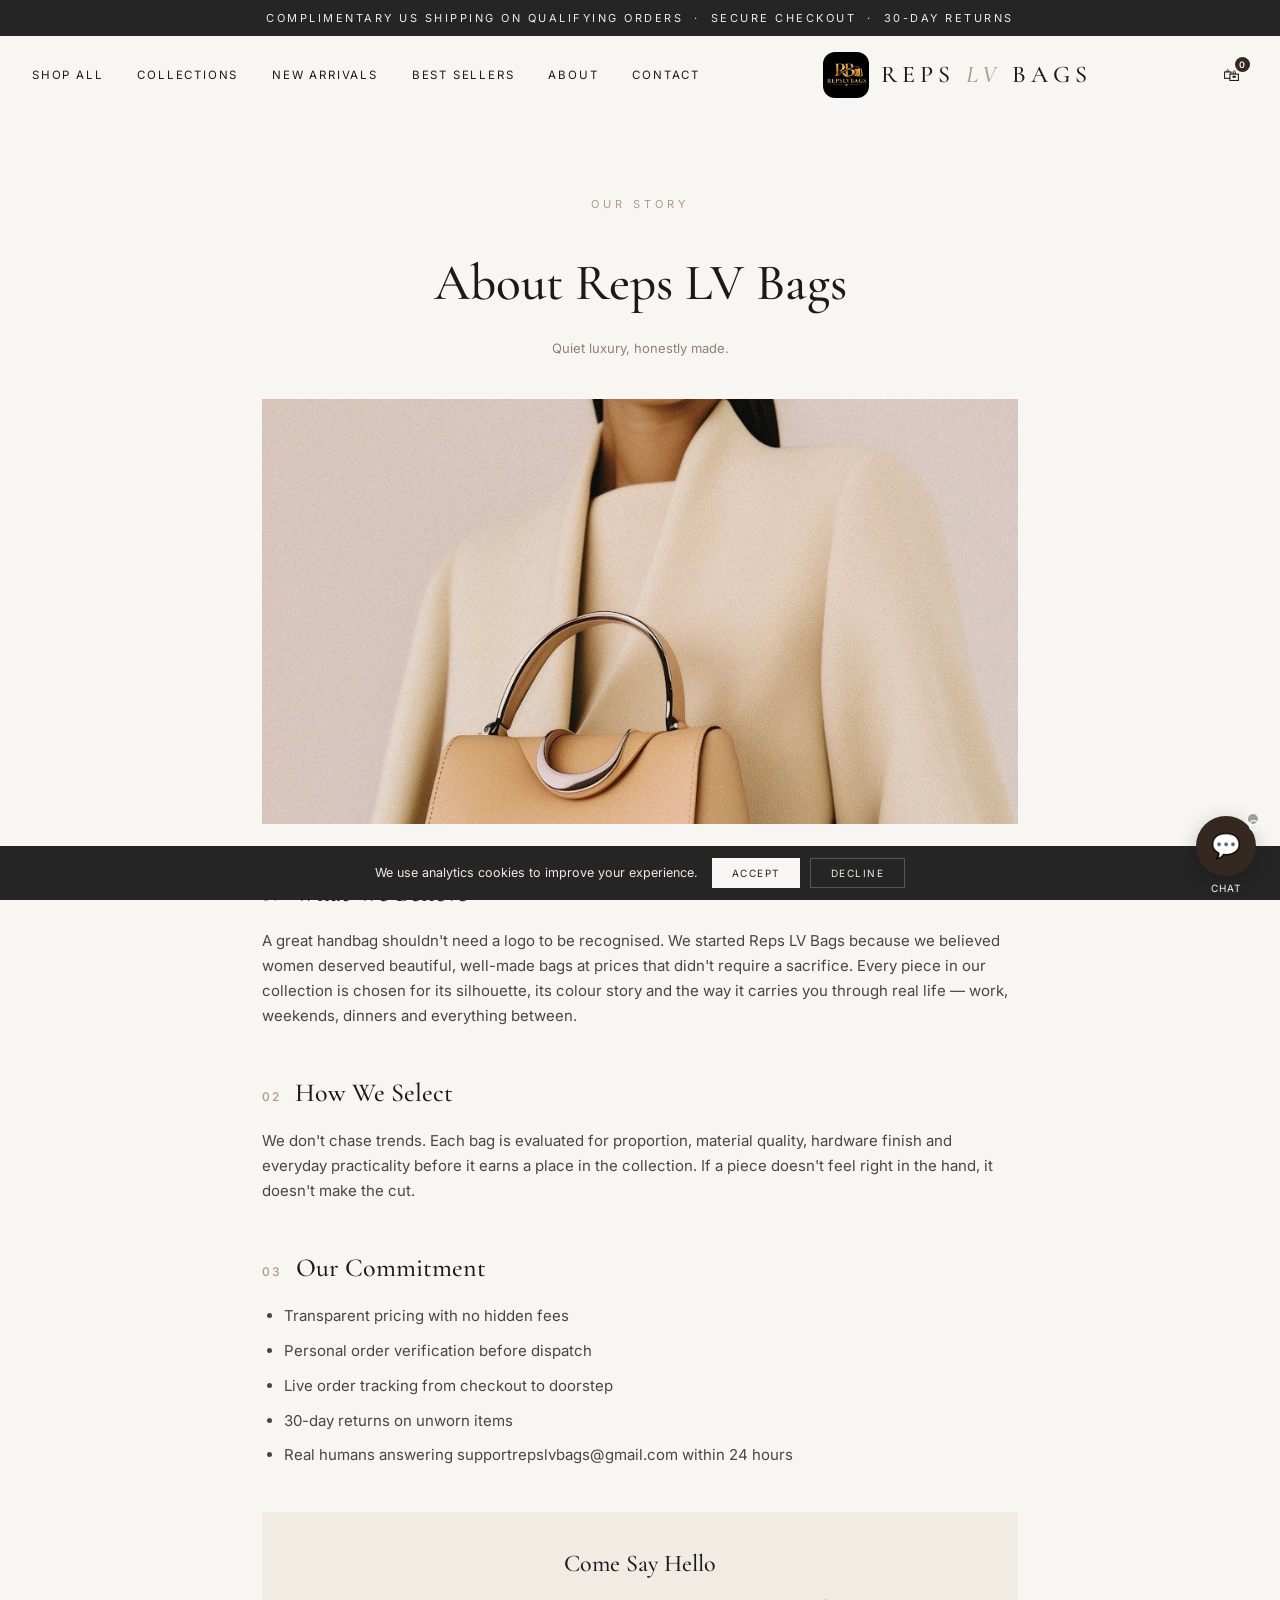
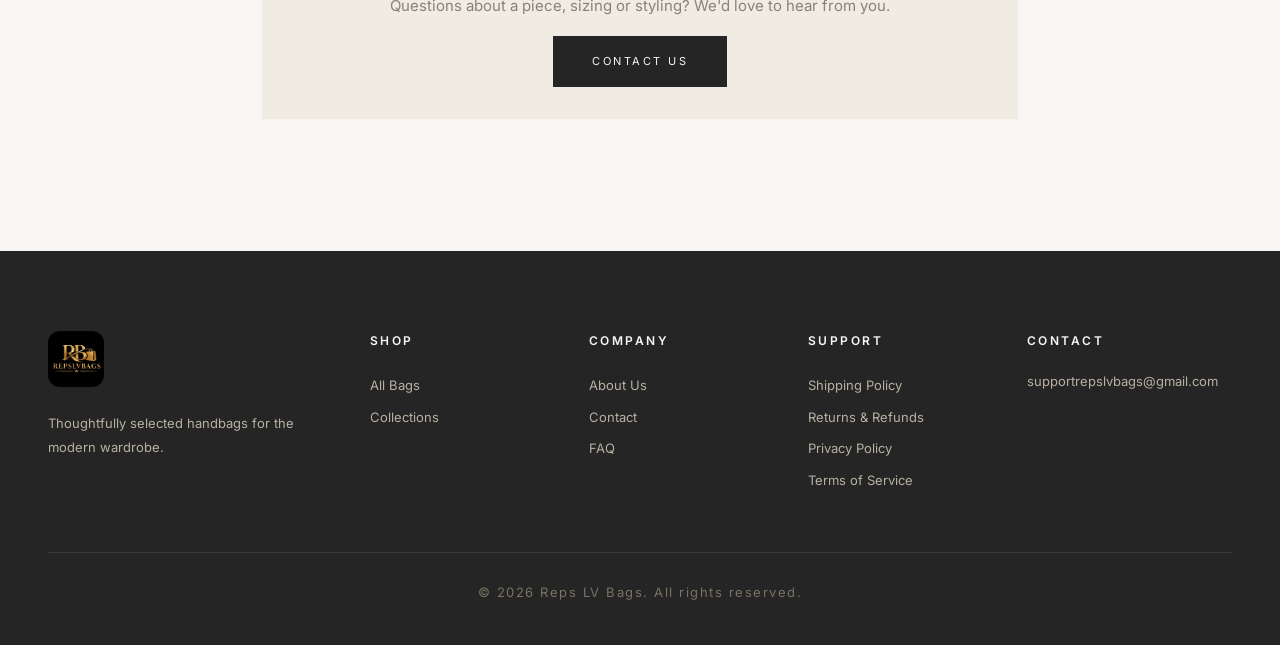
==== commit ebb31fca: "Fix Buy Now checkout deep-link and repair mojibake text - app.js: handle #checkout hash so product '" ====
--- a/about.html
+++ b/about.html
@@ -3,8 +3,8 @@
 <head>
 <meta charset="UTF-8">
 <meta name="viewport" content="width=device-width, initial-scale=1.0">
-<title>About Us â€” Reps LV Bags</title>
-<meta name="description" content="Learn about Reps LV Bags â€” thoughtfully selected handbags for the modern wardrobe. Our philosophy, craftsmanship and commitment to everyday luxury.">
+<title>About Us — Reps LV Bags</title>
+<meta name="description" content="Learn about Reps LV Bags — thoughtfully selected handbags for the modern wardrobe. Our philosophy, craftsmanship and commitment to everyday luxury.">
 <link rel="canonical" href="https://repslvbags.com/about.html">
 <link rel="preconnect" href="https://fonts.googleapis.com">
 <link rel="preconnect" href="https://fonts.gstatic.com" crossorigin>
@@ -13,11 +13,11 @@
 </head>
 <body>
 
-<div class="announce">Complimentary US shipping on qualifying orders &nbsp;Â·&nbsp; Secure checkout &nbsp;Â·&nbsp; 30-day returns</div>
+<div class="announce">Complimentary US shipping on qualifying orders &nbsp;·&nbsp; Secure checkout &nbsp;·&nbsp; 30-day returns</div>
 
 <header class="header">
   <div class="header-inner">
-    <button class="hamburger" id="hamburger" aria-label="Menu">â˜°</button>
+    <button class="hamburger" id="hamburger" aria-label="Menu">☰</button>
     <nav class="nav-left">
       <a href="index.html#shop">Shop All</a>
       <a href="index.html#collections">Collections</a>
@@ -28,13 +28,13 @@
     </nav>
     <a href="index.html" class="logo"><img src="logo.jpg" alt="Reps LV Bags"><span class="logo-text">REPS <em>LV</em> BAGS</span></a>
     <div class="header-right">
-      <button class="icon-btn" id="cartBtn" aria-label="Shopping bag">ðŸ› <span class="badge" id="cartCount">0</span></button>
+      <button class="icon-btn" id="cartBtn" aria-label="Shopping bag">🛍 <span class="badge" id="cartCount">0</span></button>
     </div>
   </div>
 </header>
 
 <div class="mobile-menu" id="mobileMenu">
-  <button class="menu-close" id="menuClose" aria-label="Close menu">âœ•</button>
+  <button class="menu-close" id="menuClose" aria-label="Close menu">✕</button>
   <a href="index.html">Home</a>
   <a href="index.html#shop">Shop All</a>
   <a href="index.html#collections">Collections</a>
@@ -52,12 +52,12 @@
   <p class="last-updated">Quiet luxury, honestly made.</p>
 
   <figure class="policy-hero-img">
-    <img src="photo_2026-11-14_01-28-21.jpg" alt="Reps LV Bags campaign â€” luxury handbag editorial">
+    <img src="photo_2026-11-14_01-28-21.jpg" alt="Reps LV Bags campaign — luxury handbag editorial">
   </figure>
 
   <div class="policy-section">
     <h2><span class="num">01</span> What We Believe</h2>
-    <p>A great handbag shouldn't need a logo to be recognised. We started Reps LV Bags because we believed women deserved beautiful, well-made bags at prices that didn't require a sacrifice. Every piece in our collection is chosen for its silhouette, its colour story and the way it carries you through real life â€” work, weekends, dinners and everything between.</p>
+    <p>A great handbag shouldn't need a logo to be recognised. We started Reps LV Bags because we believed women deserved beautiful, well-made bags at prices that didn't require a sacrifice. Every piece in our collection is chosen for its silhouette, its colour story and the way it carries you through real life — work, weekends, dinners and everything between.</p>
   </div>
 
   <div class="policy-section">
@@ -91,7 +91,7 @@
     <div><h4>Support</h4><a href="shipping-policy.html">Shipping Policy</a><a href="returns.html">Returns & Refunds</a><a href="privacy-policy.html">Privacy Policy</a><a href="terms.html">Terms of Service</a></div>
     <div><h4>Contact</h4><p>supportrepslvbags@gmail.com</p></div>
   </div>
-  <p class="copy">Â© <span class="yr"></span> Reps LV Bags. All rights reserved.</p>
+  <p class="copy">© <span class="yr"></span> Reps LV Bags. All rights reserved.</p>
 </footer>
 
 <script>
@@ -104,6 +104,6 @@
 document.querySelectorAll('#mobileMenu a').forEach(a=>a.onclick=()=>document.getElementById('mobileMenu').classList.remove('open'));
 </script>
 <script src="analytics.js"></script>
-<script src="chat.js"></script></body>
+<script src="chat.js"></script><script src="tracker.js"></script></body>
 </html>
 
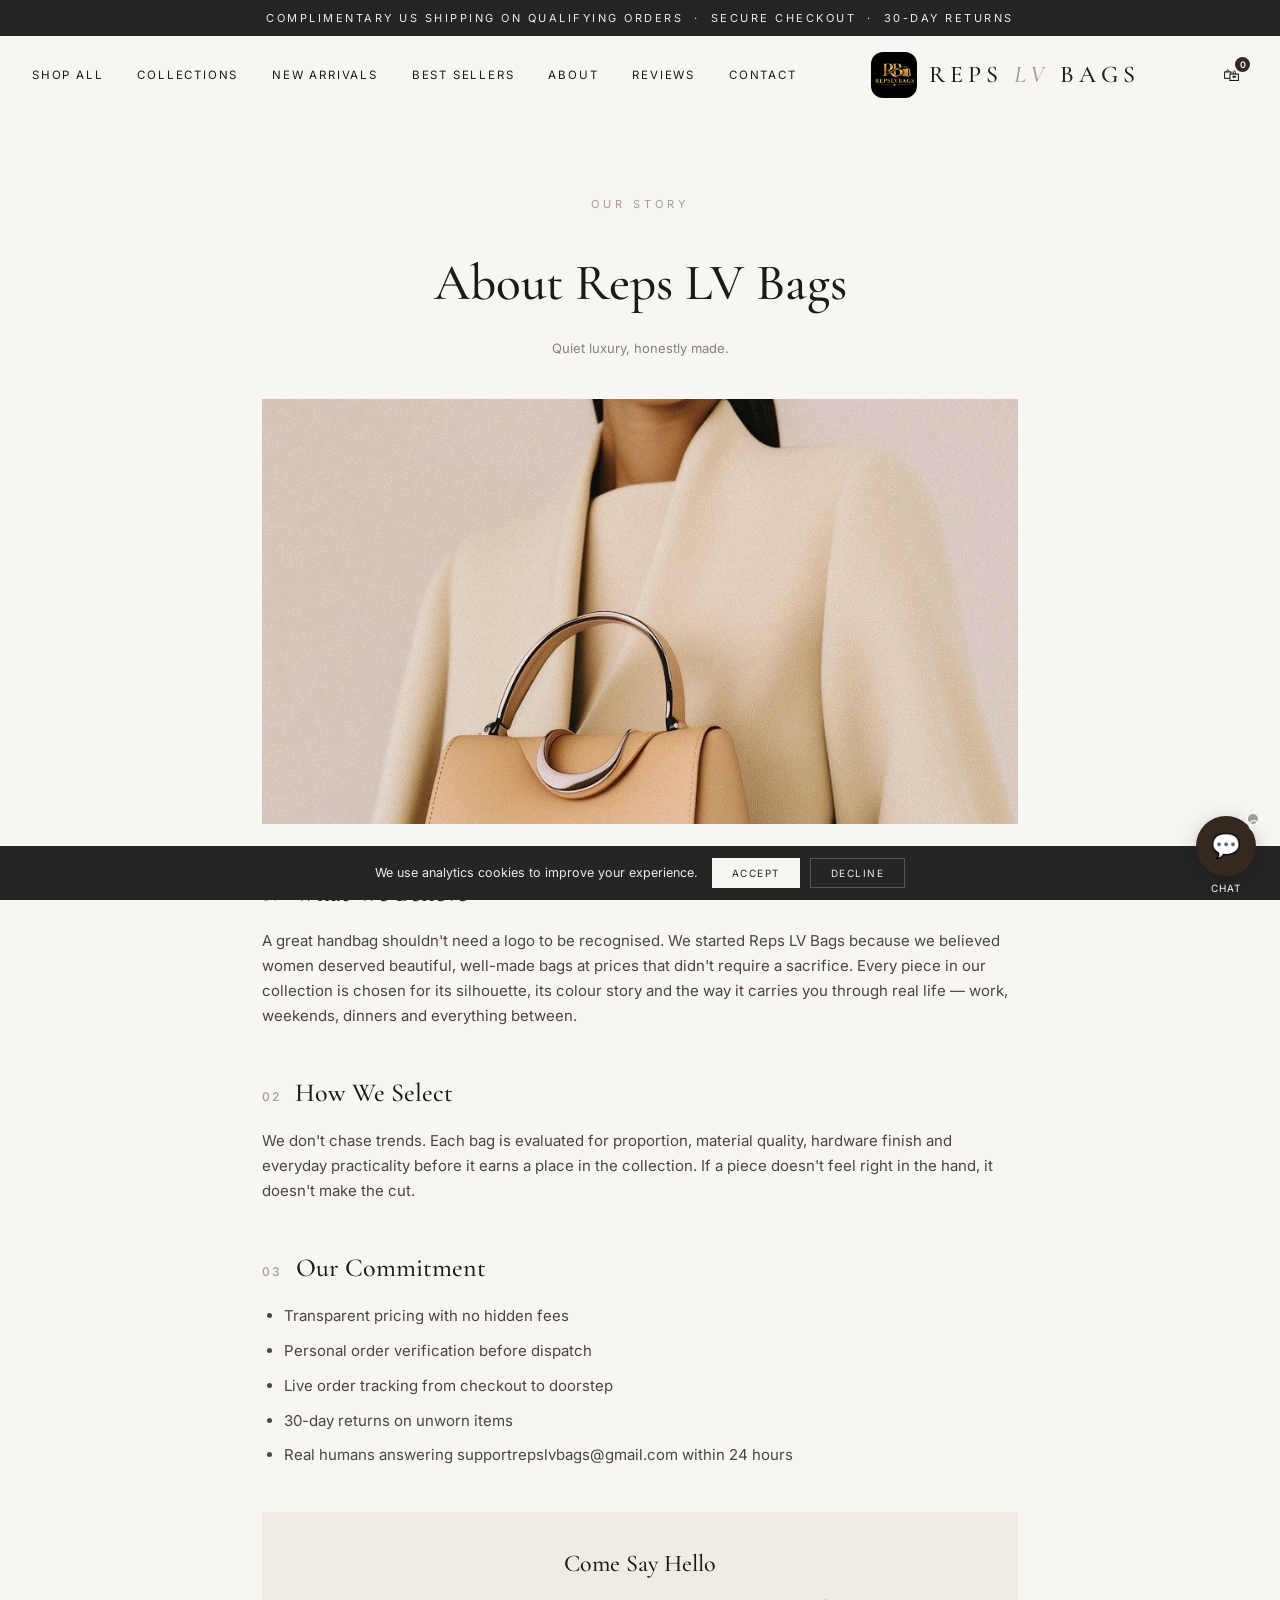
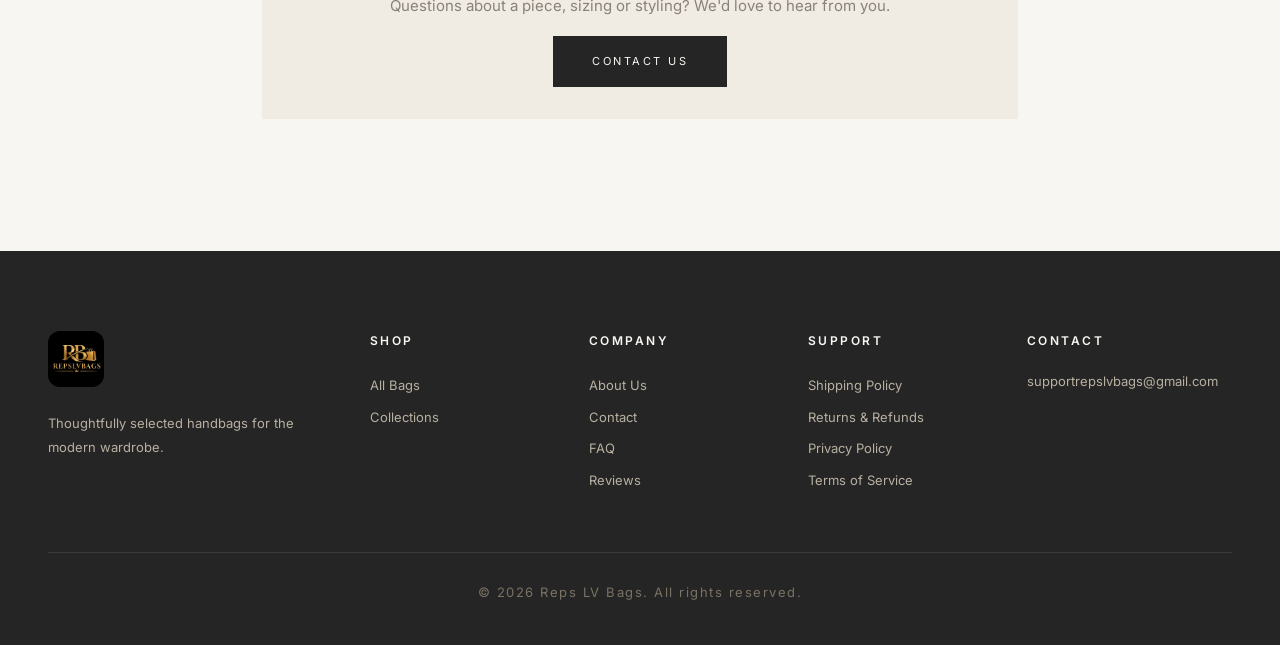
==== commit 90f03237: "Add dedicated Customer Reviews page at /reviews - reviews.html + reviews-page.css/js: hero, live rat" ====
--- a/about.html
+++ b/about.html
@@ -24,6 +24,7 @@
       <a href="index.html#new">New Arrivals</a>
       <a href="index.html#bestsellers">Best Sellers</a>
       <a href="about.html">About</a>
+      <a href="reviews.html">Reviews</a>
       <a href="contact.html">Contact</a>
     </nav>
     <a href="index.html" class="logo"><img src="logo.jpg" alt="Reps LV Bags"><span class="logo-text">REPS <em>LV</em> BAGS</span></a>
@@ -43,6 +44,7 @@
   <a href="about.html">About Us</a>
   <a href="faq.html">FAQ</a>
   <a href="contact.html">Contact</a>
+  <a href="reviews.html">Reviews</a>
   <a href="track-order.html">Track Order</a>
 </div>
 
@@ -87,7 +89,7 @@
   <div class="footer-grid">
     <div><img src="logo.jpg" alt="Reps LV Bags" class="logo-img"><p>Thoughtfully selected handbags for the modern wardrobe.</p></div>
     <div><h4>Shop</h4><a href="index.html#shop">All Bags</a><a href="index.html#collections">Collections</a></div>
-    <div><h4>Company</h4><a href="about.html">About Us</a><a href="contact.html">Contact</a><a href="faq.html">FAQ</a></div>
+    <div><h4>Company</h4><a href="about.html">About Us</a><a href="contact.html">Contact</a><a href="faq.html">FAQ</a><a href="reviews.html">Reviews</a></div>
     <div><h4>Support</h4><a href="shipping-policy.html">Shipping Policy</a><a href="returns.html">Returns & Refunds</a><a href="privacy-policy.html">Privacy Policy</a><a href="terms.html">Terms of Service</a></div>
     <div><h4>Contact</h4><p>supportrepslvbags@gmail.com</p></div>
   </div>
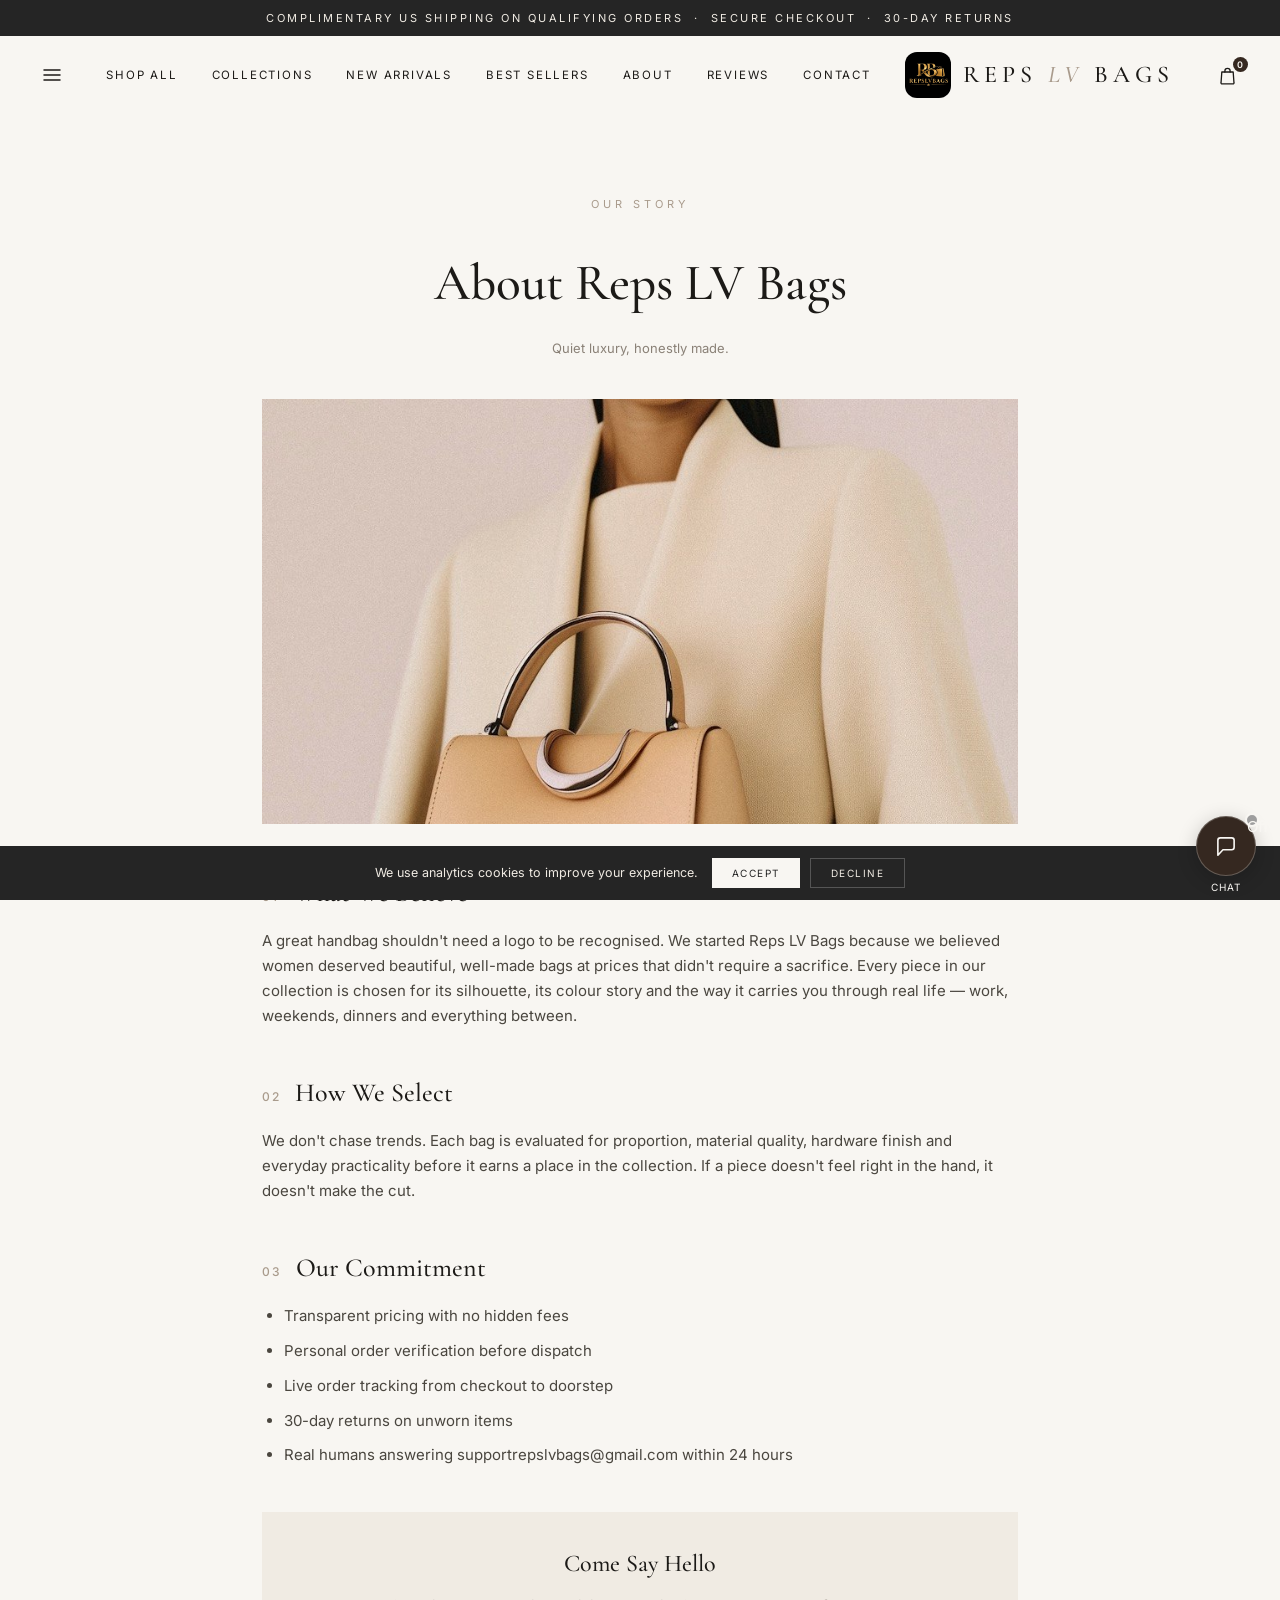
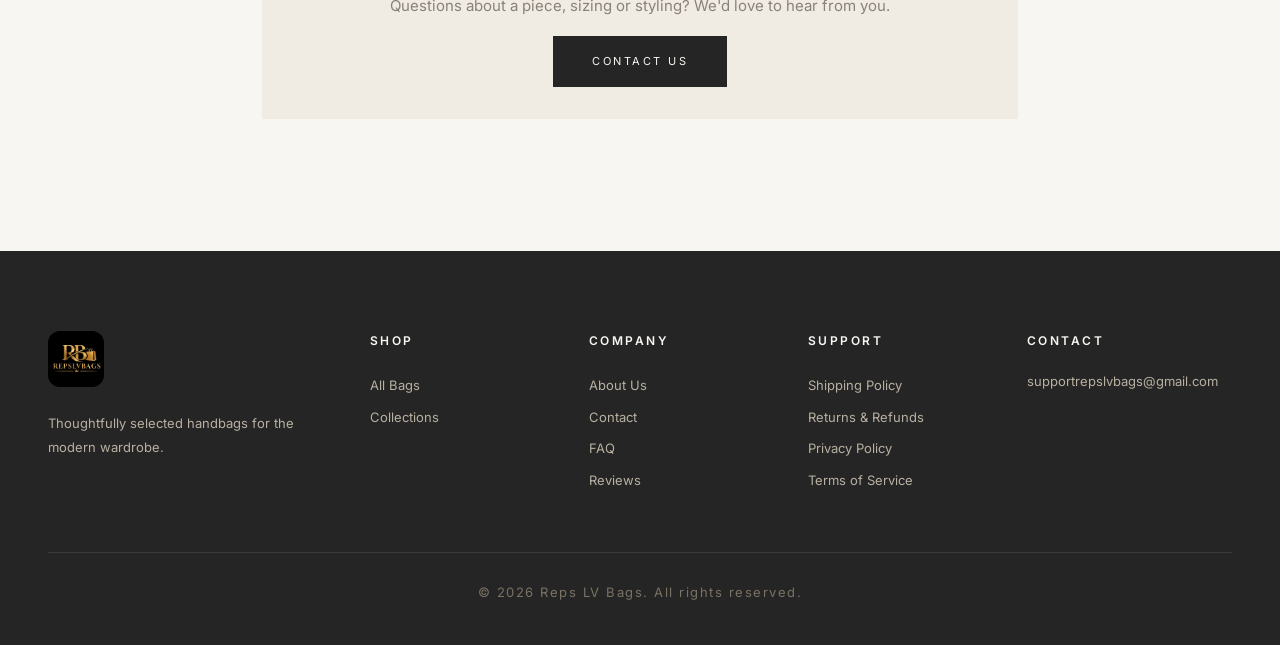
==== commit cfa1fc7d: "Redesign all storefront icons as thin-line luxury SVG set - New icons.js: consistent 24x24 / 1.5px-s" ====
--- a/about.html
+++ b/about.html
@@ -106,6 +106,7 @@
 document.querySelectorAll('#mobileMenu a').forEach(a=>a.onclick=()=>document.getElementById('mobileMenu').classList.remove('open'));
 </script>
 <script src="analytics.js"></script>
+<script src="icons.js"></script>
 <script src="chat.js"></script><script src="tracker.js"></script></body>
 </html>
 
--- a/styles.css
+++ b/styles.css
@@ -530,3 +530,67 @@
   .chat-window{width:calc(100vw - 32px);right:16px;bottom:90px;height:400px}
   .chat-button{bottom:16px;right:16px;width:56px;height:56px}
 }
+
+/* ---------- Luxury icon system ---------- */
+.ic{width:1.15em;height:1.15em;display:inline-block;vertical-align:-0.18em;flex:none}
+svg.ic{overflow:visible}
+
+/* Header icon buttons — clean, borderless, gold hover accent */
+.icon-btn{display:inline-flex;align-items:center;justify-content:center;min-width:40px;min-height:40px}
+.icon-btn .ic{width:21px;height:21px}
+.icon-btn:hover{color:var(--gold)}
+.icon-btn:active{transform:scale(.92)}
+.icon-btn:focus-visible,.hamburger:focus-visible,.close:focus-visible,.menu-close:focus-visible,.wish-heart:focus-visible,.qty button:focus-visible,.pd-qty button:focus-visible,.star-rating .star:focus-visible{outline:1px solid var(--gold);outline-offset:3px}
+.badge{top:2px;right:0}
+
+/* Hamburger */
+.hamburger{display:inline-flex;align-items:center;justify-content:center}
+.hamburger .ic{width:24px;height:24px}
+
+/* Close buttons (drawers, modals, mobile menu, chat) */
+.drawer-head .close,.modal .close,.checkout-box>.close,.menu-close,.chat-close{display:inline-flex;align-items:center;justify-content:center}
+.drawer-head .close .ic,.modal .close .ic,.checkout-box>.close .ic,.menu-close .ic,.chat-close .ic{width:19px;height:19px}
+.close:hover,.menu-close:hover,.chat-close:hover{color:var(--gold);transform:rotate(90deg)}
+.close,.menu-close,.chat-close{transition:color .25s,transform .25s}
+
+/* Quantity steppers */
+.qty button{display:inline-flex;align-items:center;justify-content:center;transition:border-color .2s,color .2s,background .2s}
+.qty button .ic{width:15px;height:15px}
+.qty button:hover{border-color:var(--gold);color:var(--gold)}
+.pd-qty button{display:inline-flex;align-items:center;justify-content:center;transition:color .2s}
+.pd-qty button .ic{width:18px;height:18px}
+.pd-qty button:hover{color:var(--gold)}
+.pd-qty button:active{color:var(--espresso)}
+
+/* Wishlist heart — champagne-gold fill on select */
+.wish-heart{display:inline-flex;align-items:center;justify-content:center}
+.wish-heart .ic{width:18px;height:18px;transition:transform .2s}
+.wish-heart:hover{transform:scale(1.08)}
+.wish-heart:hover .ic{transform:scale(1.05)}
+.wish-heart.active{color:var(--gold)}
+.wish-heart.active .ic{animation:heartPop .35s ease}
+@keyframes heartPop{0%{transform:scale(.6)}55%{transform:scale(1.25)}100%{transform:scale(1)}}
+
+/* Star icons */
+.star-rating .star{display:inline-flex;color:var(--line);transition:color .2s,transform .2s}
+.star-rating .star .ic{width:27px;height:27px}
+.star-rating .star:hover{color:var(--gold);transform:scale(1.12)}
+.star-rating .star.active{color:var(--gold)}
+.review-rating .star{color:var(--line)}
+.review-rating .star.filled{color:var(--gold)}
+.review-rating .star .ic{width:16px;height:16px}
+.dist-star{display:inline-flex;align-items:center;gap:5px;color:var(--gold)}
+.dist-star .ic{width:12px;height:12px}
+.rv-score .avg-stars{display:inline-flex;gap:3px;color:var(--gold)}
+.rv-score .avg-stars .ic{width:20px;height:20px}
+
+/* Chat widget */
+.chat-icon{display:inline-flex}
+.chat-icon .ic{width:26px;height:26px}
+.chat-button{border:1px solid rgba(248,246,242,.25)}
+.socials a{display:inline-flex;align-items:center}
+.socials a .ic{width:16px;height:16px;color:var(--taupe)}
+.socials a:hover .ic{color:var(--gold)}
+
+/* Thin gold underline sweep for text-arrow links */
+a .ic.arrowR{width:14px;height:14px;vertical-align:-2px;margin-left:2px}
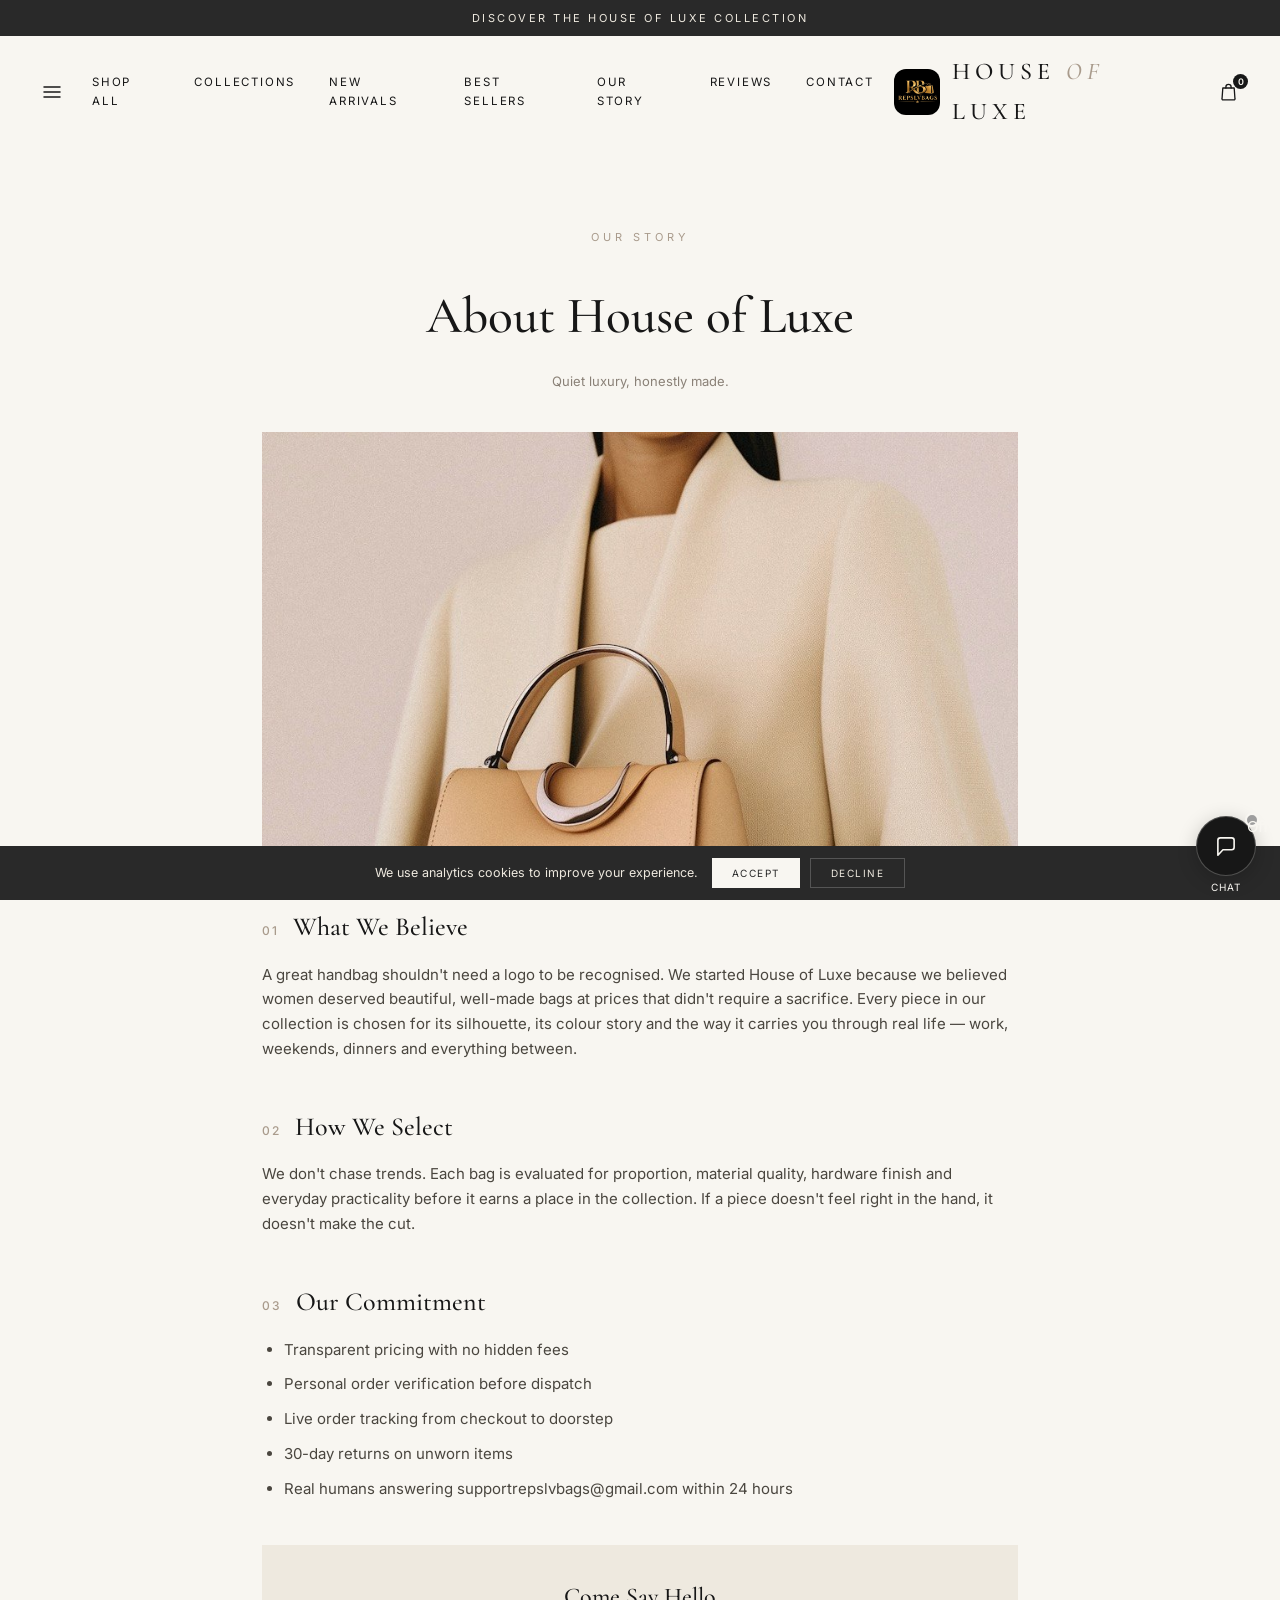
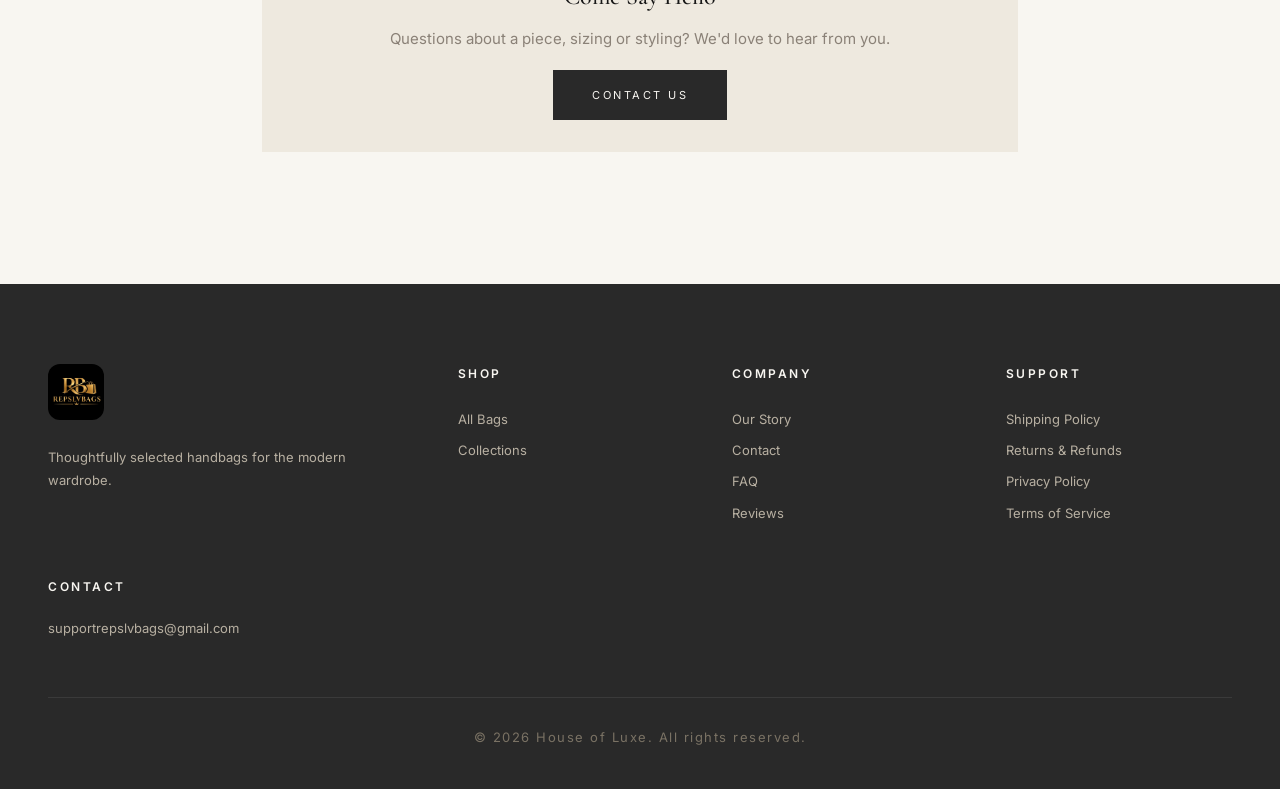
==== commit 14ed9c0f: "Rebrand storefront as House of Luxe with premium ivory/gold palette - Replace all visible Reps LV Ba" ====
--- a/about.html
+++ b/about.html
@@ -3,8 +3,9 @@
 <head>
 <meta charset="UTF-8">
 <meta name="viewport" content="width=device-width, initial-scale=1.0">
-<title>About Us — Reps LV Bags</title>
-<meta name="description" content="Learn about Reps LV Bags — thoughtfully selected handbags for the modern wardrobe. Our philosophy, craftsmanship and commitment to everyday luxury.">
+<link rel="icon" href="logo.jpg">
+<title>About Us — House of Luxe</title>
+<meta name="description" content="Learn about House of Luxe — thoughtfully selected handbags for the modern wardrobe. Our philosophy, craftsmanship and commitment to everyday luxury.">
 <link rel="canonical" href="https://repslvbags.com/about.html">
 <link rel="preconnect" href="https://fonts.googleapis.com">
 <link rel="preconnect" href="https://fonts.gstatic.com" crossorigin>
@@ -13,7 +14,7 @@
 </head>
 <body>
 
-<div class="announce">Complimentary US shipping on qualifying orders &nbsp;·&nbsp; Secure checkout &nbsp;·&nbsp; 30-day returns</div>
+<div class="announce">Discover the House of Luxe Collection</div>
 
 <header class="header">
   <div class="header-inner">
@@ -23,11 +24,11 @@
       <a href="index.html#collections">Collections</a>
       <a href="index.html#new">New Arrivals</a>
       <a href="index.html#bestsellers">Best Sellers</a>
-      <a href="about.html">About</a>
+      <a href="about.html">Our Story</a>
       <a href="reviews.html">Reviews</a>
       <a href="contact.html">Contact</a>
     </nav>
-    <a href="index.html" class="logo"><img src="logo.jpg" alt="Reps LV Bags"><span class="logo-text">REPS <em>LV</em> BAGS</span></a>
+    <a href="index.html" class="logo"><img src="logo.jpg" alt="House of Luxe"><span class="logo-text">HOUSE <em>OF</em> LUXE</span></a>
     <div class="header-right">
       <button class="icon-btn" id="cartBtn" aria-label="Shopping bag">🛍 <span class="badge" id="cartCount">0</span></button>
     </div>
@@ -41,7 +42,7 @@
   <a href="index.html#collections">Collections</a>
   <a href="index.html#new">New Arrivals</a>
   <a href="index.html#bestsellers">Best Sellers</a>
-  <a href="about.html">About Us</a>
+  <a href="about.html">Our Story</a>
   <a href="faq.html">FAQ</a>
   <a href="contact.html">Contact</a>
   <a href="reviews.html">Reviews</a>
@@ -50,16 +51,16 @@
 
 <main class="policy-page">
   <p class="hero-kicker">Our Story</p>
-  <h1>About Reps LV Bags</h1>
+  <h1>About House of Luxe</h1>
   <p class="last-updated">Quiet luxury, honestly made.</p>
 
   <figure class="policy-hero-img">
-    <img src="photo_2026-11-14_01-28-21.jpg" alt="Reps LV Bags campaign — luxury handbag editorial">
+    <img src="photo_2026-11-14_01-28-21.jpg" alt="House of Luxe campaign — luxury handbag editorial">
   </figure>
 
   <div class="policy-section">
     <h2><span class="num">01</span> What We Believe</h2>
-    <p>A great handbag shouldn't need a logo to be recognised. We started Reps LV Bags because we believed women deserved beautiful, well-made bags at prices that didn't require a sacrifice. Every piece in our collection is chosen for its silhouette, its colour story and the way it carries you through real life — work, weekends, dinners and everything between.</p>
+    <p>A great handbag shouldn't need a logo to be recognised. We started House of Luxe because we believed women deserved beautiful, well-made bags at prices that didn't require a sacrifice. Every piece in our collection is chosen for its silhouette, its colour story and the way it carries you through real life — work, weekends, dinners and everything between.</p>
   </div>
 
   <div class="policy-section">
@@ -87,13 +88,13 @@
 
 <footer class="footer">
   <div class="footer-grid">
-    <div><img src="logo.jpg" alt="Reps LV Bags" class="logo-img"><p>Thoughtfully selected handbags for the modern wardrobe.</p></div>
+    <div><img src="logo.jpg" alt="House of Luxe" class="logo-img"><p>Thoughtfully selected handbags for the modern wardrobe.</p></div>
     <div><h4>Shop</h4><a href="index.html#shop">All Bags</a><a href="index.html#collections">Collections</a></div>
-    <div><h4>Company</h4><a href="about.html">About Us</a><a href="contact.html">Contact</a><a href="faq.html">FAQ</a><a href="reviews.html">Reviews</a></div>
+    <div><h4>Company</h4><a href="about.html">Our Story</a><a href="contact.html">Contact</a><a href="faq.html">FAQ</a><a href="reviews.html">Reviews</a></div>
     <div><h4>Support</h4><a href="shipping-policy.html">Shipping Policy</a><a href="returns.html">Returns & Refunds</a><a href="privacy-policy.html">Privacy Policy</a><a href="terms.html">Terms of Service</a></div>
     <div><h4>Contact</h4><p>supportrepslvbags@gmail.com</p></div>
   </div>
-  <p class="copy">© <span class="yr"></span> Reps LV Bags. All rights reserved.</p>
+  <p class="copy">© <span class="yr"></span> House of Luxe. All rights reserved.</p>
 </footer>
 
 <script>
--- a/styles.css
+++ b/styles.css
@@ -1,12 +1,12 @@
 /* ============================================================
-   REPS LV BAGS — Premium Design System
+   HOUSE OF LUXE — Premium Design System
    Palette: Ivory / Cream / Charcoal / Espresso / Taupe
    ============================================================ */
 :root{
-  --ivory:#F8F6F2; --cream:#F0EBE3; --charcoal:#252525; --espresso:#352820;
-  --taupe:#A99B8C; --white:#FFFFFF; --ink:#1c1a17; --black:#252525;
-  --gold:#A98B5F; /* muted bronze — kept for admin compatibility */
-  --line:#e4ddd1; --muted:#8a8177; --gray:#8a8177;
+  --ivory:#F8F6F1; --cream:#EEE9DF; --beige:#D8C6A5; --charcoal:#292929;
+  --espresso:#171717; --taupe:#A99B8C; --white:#FFFFFF; --ink:#171717; --black:#171717;
+  --gold:#B49A6C; /* muted gold — House of Luxe accent */
+  --line:#e6dfd2; --muted:#8a8177; --gray:#8a8177;
   --serif:'Cormorant Garamond',Georgia,serif;
   --sans:'Inter',system-ui,sans-serif;
 }
@@ -24,8 +24,8 @@
 .announce{background:var(--charcoal);color:var(--cream);text-align:center;padding:9px 16px;font-size:11px;letter-spacing:2.5px;text-transform:uppercase}
 
 /* ---------- Header ---------- */
-.header{position:sticky;top:0;background:rgba(248,246,242,.92);backdrop-filter:blur(14px);-webkit-backdrop-filter:blur(14px);z-index:100;border-bottom:1px solid transparent;transition:border-color .3s,background .3s}
-.header.scrolled{border-bottom-color:var(--line);background:rgba(248,246,242,.97)}
+.header{position:sticky;top:0;background:rgba(248,246,241,.92);backdrop-filter:blur(14px);-webkit-backdrop-filter:blur(14px);z-index:100;border-bottom:1px solid transparent;transition:border-color .3s,background .3s}
+.header.scrolled{border-bottom-color:var(--line);background:rgba(248,246,241,.97)}
 .header-inner{max-width:1440px;margin:auto;display:flex;align-items:center;justify-content:space-between;padding:16px 32px;gap:20px}
 .logo{display:flex;align-items:center;gap:12px}
 .logo img{height:46px;width:auto;display:block;border-radius:12px}
@@ -69,7 +69,7 @@
 .hero-ctas{display:flex;gap:16px;flex-wrap:wrap}
 .hero-img{position:relative;overflow:hidden;background:var(--cream)}
 .hero-img svg,.hero-img img{position:absolute;inset:0;width:100%;height:100%;object-fit:cover}
-.hero-img::after{content:'';position:absolute;inset:0;background:linear-gradient(to right,rgba(248,246,242,.25),transparent 30%)}
+.hero-img::after{content:'';position:absolute;inset:0;background:linear-gradient(to right,rgba(248,246,241,.25),transparent 30%)}
 .hero-scroll{position:absolute;bottom:28px;left:50%;transform:translateX(-50%);font-size:10px;letter-spacing:3px;text-transform:uppercase;color:var(--muted);writing-mode:vertical-rl}
 
 /* ---------- Sections ---------- */
@@ -114,6 +114,7 @@
 .card-body{padding:22px}
 .card-body h3{font-size:19px;margin-bottom:4px;font-weight:500}
 .card-body .price{font-size:15px;font-weight:600;letter-spacing:.5px;margin-bottom:10px}
+.price .was{color:var(--muted);text-decoration:line-through;font-weight:400;font-size:.82em;margin-right:8px}
 .card-body .desc{font-size:12.5px;color:var(--muted);margin-bottom:14px;display:-webkit-box;-webkit-line-clamp:2;line-clamp:2;-webkit-box-orient:vertical;overflow:hidden}
 .swatches{display:flex;gap:8px;margin-bottom:16px}
 .swatch{width:18px;height:18px;border-radius:50%;border:1px solid rgba(0,0,0,.15);cursor:pointer;transition:transform .2s,box-shadow .2s}
@@ -177,7 +178,7 @@
 
 /* ---------- Footer ---------- */
 .footer{background:var(--charcoal);color:#b8b0a2;padding:80px 48px 40px}
-.footer-grid{max-width:1440px;margin:auto;display:grid;grid-template-columns:1.6fr 1fr 1fr 1fr 1.2fr;gap:48px;margin-bottom:56px}
+.footer-grid{max-width:1440px;margin:auto;display:grid;grid-template-columns:1.6fr 1fr 1fr 1fr;gap:48px;margin-bottom:56px}
 .footer .logo-img{height:56px;margin-bottom:18px;border-radius:12px}
 .footer p{font-size:13px;line-height:1.8}
 .footer h4{color:var(--ivory);font-size:12px;letter-spacing:2.5px;text-transform:uppercase;margin-bottom:20px;font-family:var(--sans);font-weight:600}
@@ -587,7 +588,7 @@
 /* Chat widget */
 .chat-icon{display:inline-flex}
 .chat-icon .ic{width:26px;height:26px}
-.chat-button{border:1px solid rgba(248,246,242,.25)}
+.chat-button{border:1px solid rgba(248,246,241,.25)}
 .socials a{display:inline-flex;align-items:center}
 .socials a .ic{width:16px;height:16px;color:var(--taupe)}
 .socials a:hover .ic{color:var(--gold)}
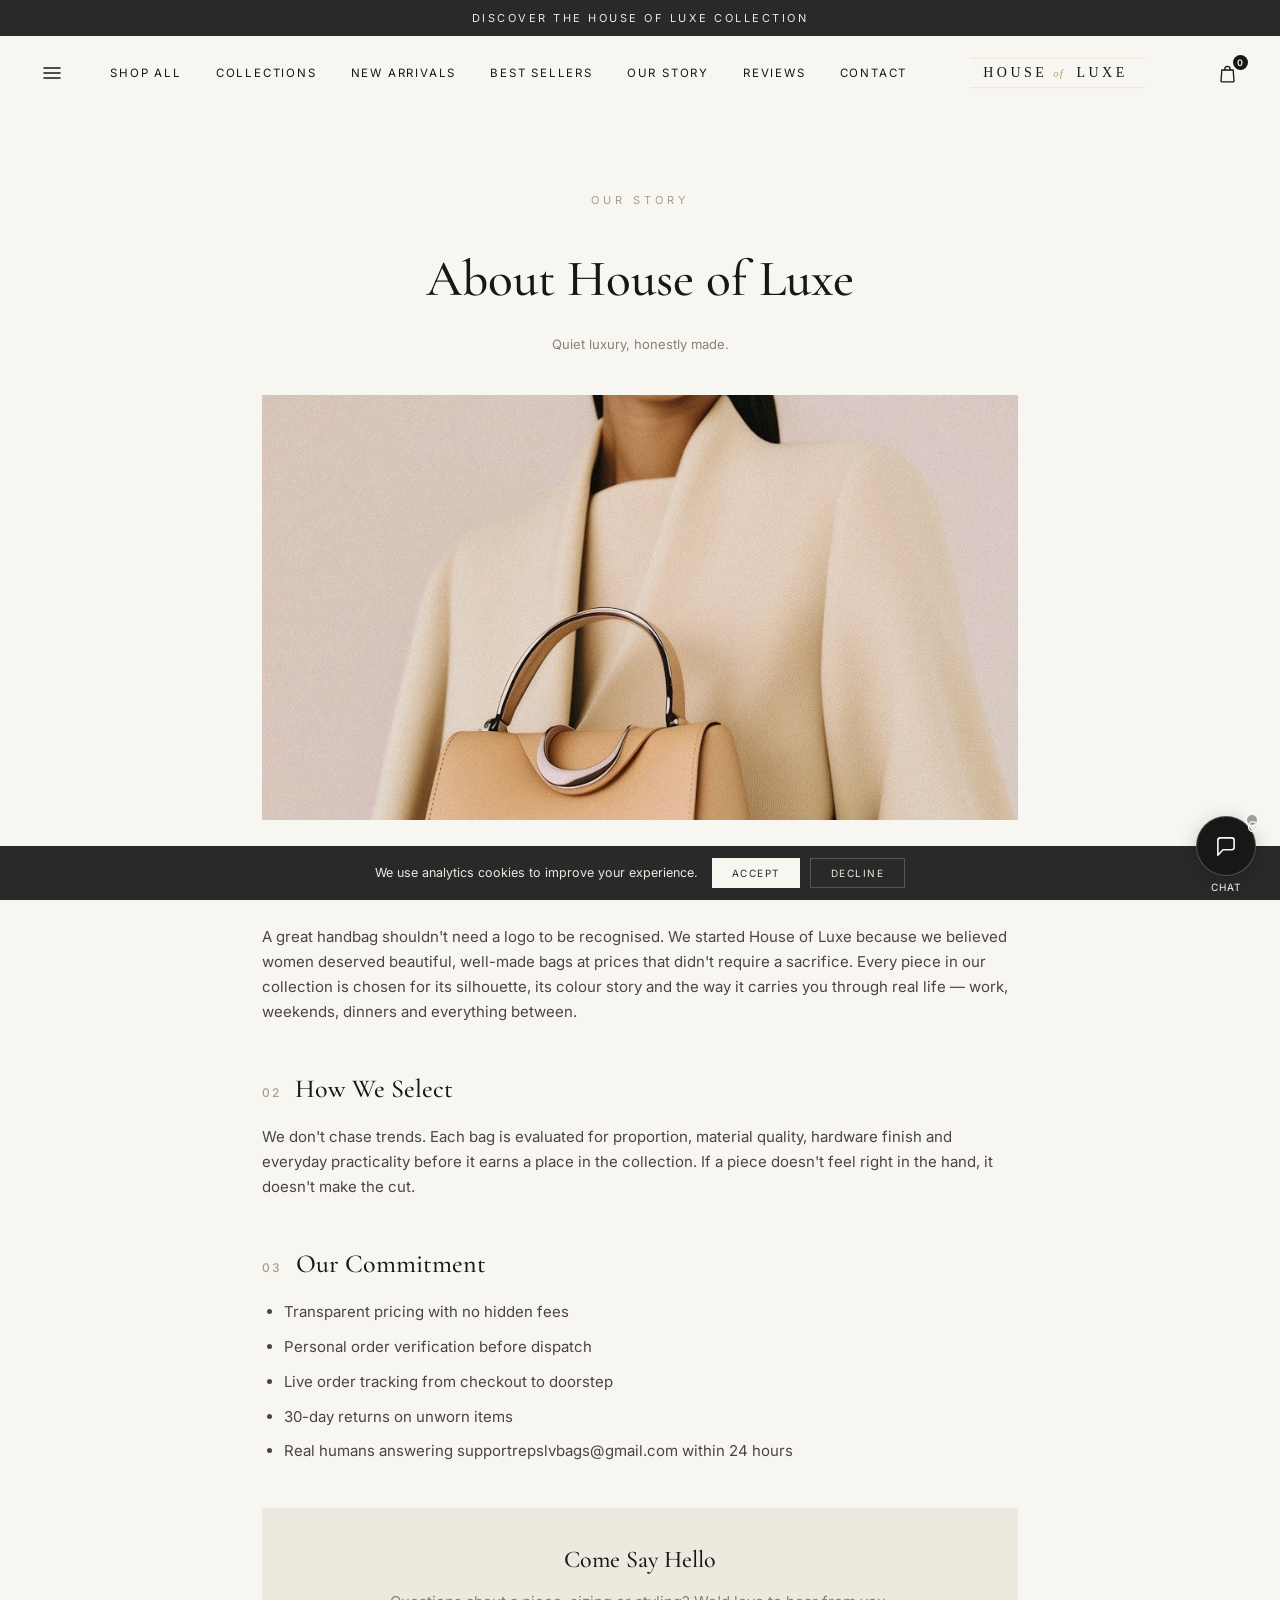
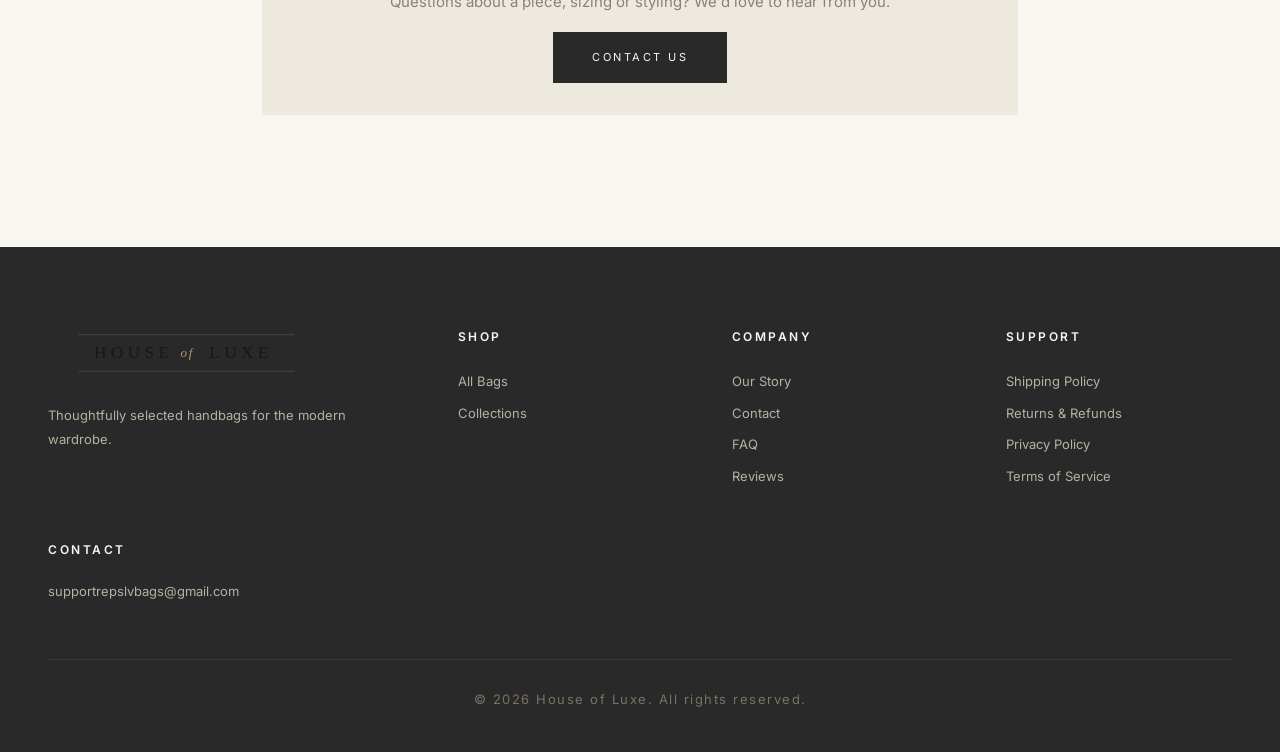
==== commit 644f7450: "Replace old logo asset with House of Luxe SVG wordmark site-wide - New logo.svg: elegant serif wordm" ====
--- a/about.html
+++ b/about.html
@@ -3,7 +3,7 @@
 <head>
 <meta charset="UTF-8">
 <meta name="viewport" content="width=device-width, initial-scale=1.0">
-<link rel="icon" href="logo.jpg">
+<link rel="icon" href="logo.svg">
 <title>About Us — House of Luxe</title>
 <meta name="description" content="Learn about House of Luxe — thoughtfully selected handbags for the modern wardrobe. Our philosophy, craftsmanship and commitment to everyday luxury.">
 <link rel="canonical" href="https://repslvbags.com/about.html">
@@ -28,7 +28,7 @@
       <a href="reviews.html">Reviews</a>
       <a href="contact.html">Contact</a>
     </nav>
-    <a href="index.html" class="logo"><img src="logo.jpg" alt="House of Luxe"><span class="logo-text">HOUSE <em>OF</em> LUXE</span></a>
+    <a href="index.html" class="logo"><img src="logo.svg" alt="House of Luxe" class="brand-logo"></a>
     <div class="header-right">
       <button class="icon-btn" id="cartBtn" aria-label="Shopping bag">🛍 <span class="badge" id="cartCount">0</span></button>
     </div>
@@ -88,7 +88,7 @@
 
 <footer class="footer">
   <div class="footer-grid">
-    <div><img src="logo.jpg" alt="House of Luxe" class="logo-img"><p>Thoughtfully selected handbags for the modern wardrobe.</p></div>
+    <div><img src="logo.svg" alt="House of Luxe" class="logo-img"><p>Thoughtfully selected handbags for the modern wardrobe.</p></div>
     <div><h4>Shop</h4><a href="index.html#shop">All Bags</a><a href="index.html#collections">Collections</a></div>
     <div><h4>Company</h4><a href="about.html">Our Story</a><a href="contact.html">Contact</a><a href="faq.html">FAQ</a><a href="reviews.html">Reviews</a></div>
     <div><h4>Support</h4><a href="shipping-policy.html">Shipping Policy</a><a href="returns.html">Returns & Refunds</a><a href="privacy-policy.html">Privacy Policy</a><a href="terms.html">Terms of Service</a></div>
--- a/styles.css
+++ b/styles.css
@@ -28,7 +28,7 @@
 .header.scrolled{border-bottom-color:var(--line);background:rgba(248,246,241,.97)}
 .header-inner{max-width:1440px;margin:auto;display:flex;align-items:center;justify-content:space-between;padding:16px 32px;gap:20px}
 .logo{display:flex;align-items:center;gap:12px}
-.logo img{height:46px;width:auto;display:block;border-radius:12px}
+.logo img{height:42px;width:auto;display:block}
 .logo-text{font-family:var(--serif);font-size:24px;letter-spacing:5px;font-weight:500}
 .logo-text em{font-style:italic;color:var(--taupe)}
 .nav-left{display:flex;gap:34px;font-size:11.5px;letter-spacing:1.8px;text-transform:uppercase}
@@ -179,7 +179,7 @@
 /* ---------- Footer ---------- */
 .footer{background:var(--charcoal);color:#b8b0a2;padding:80px 48px 40px}
 .footer-grid{max-width:1440px;margin:auto;display:grid;grid-template-columns:1.6fr 1fr 1fr 1fr;gap:48px;margin-bottom:56px}
-.footer .logo-img{height:56px;margin-bottom:18px;border-radius:12px}
+.footer .logo-img{height:52px;margin-bottom:18px}
 .footer p{font-size:13px;line-height:1.8}
 .footer h4{color:var(--ivory);font-size:12px;letter-spacing:2.5px;text-transform:uppercase;margin-bottom:20px;font-family:var(--sans);font-weight:600}
 .footer a{display:block;font-size:13px;padding:5px 0;transition:color .2s}
